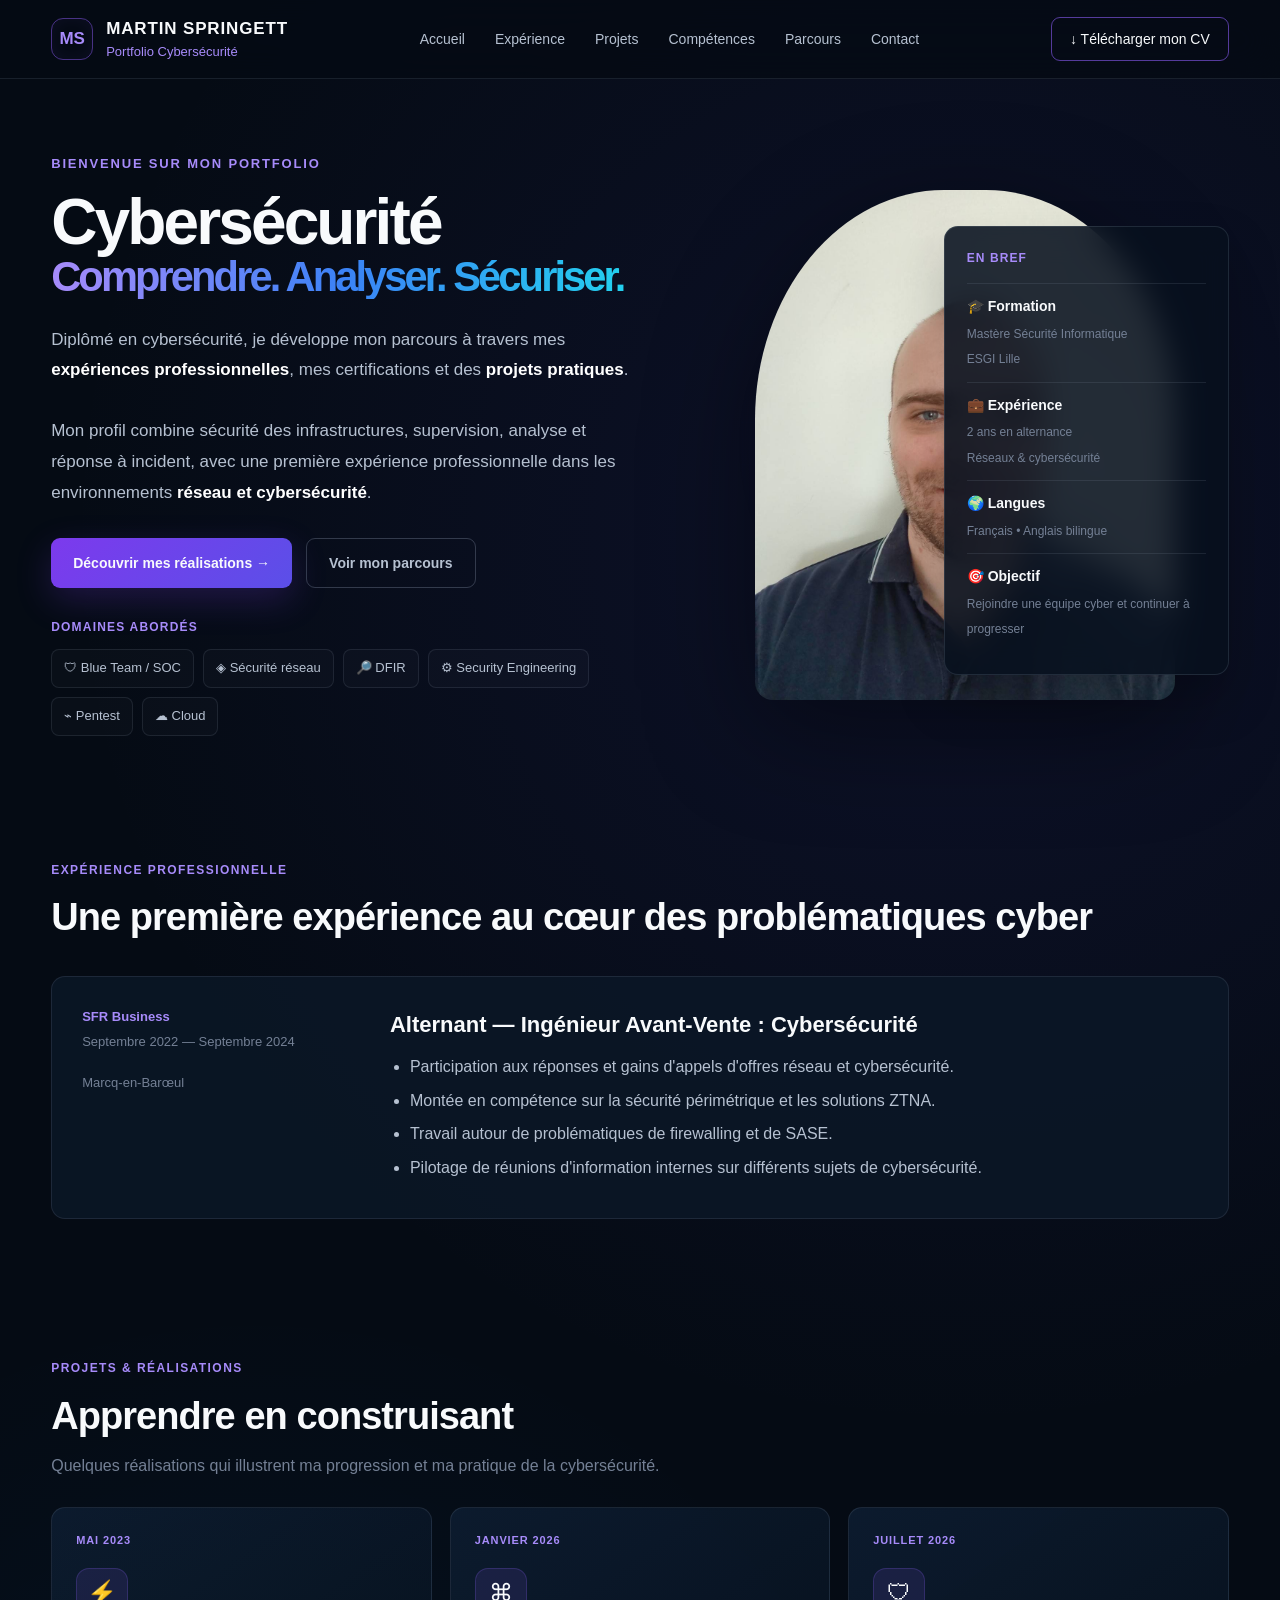
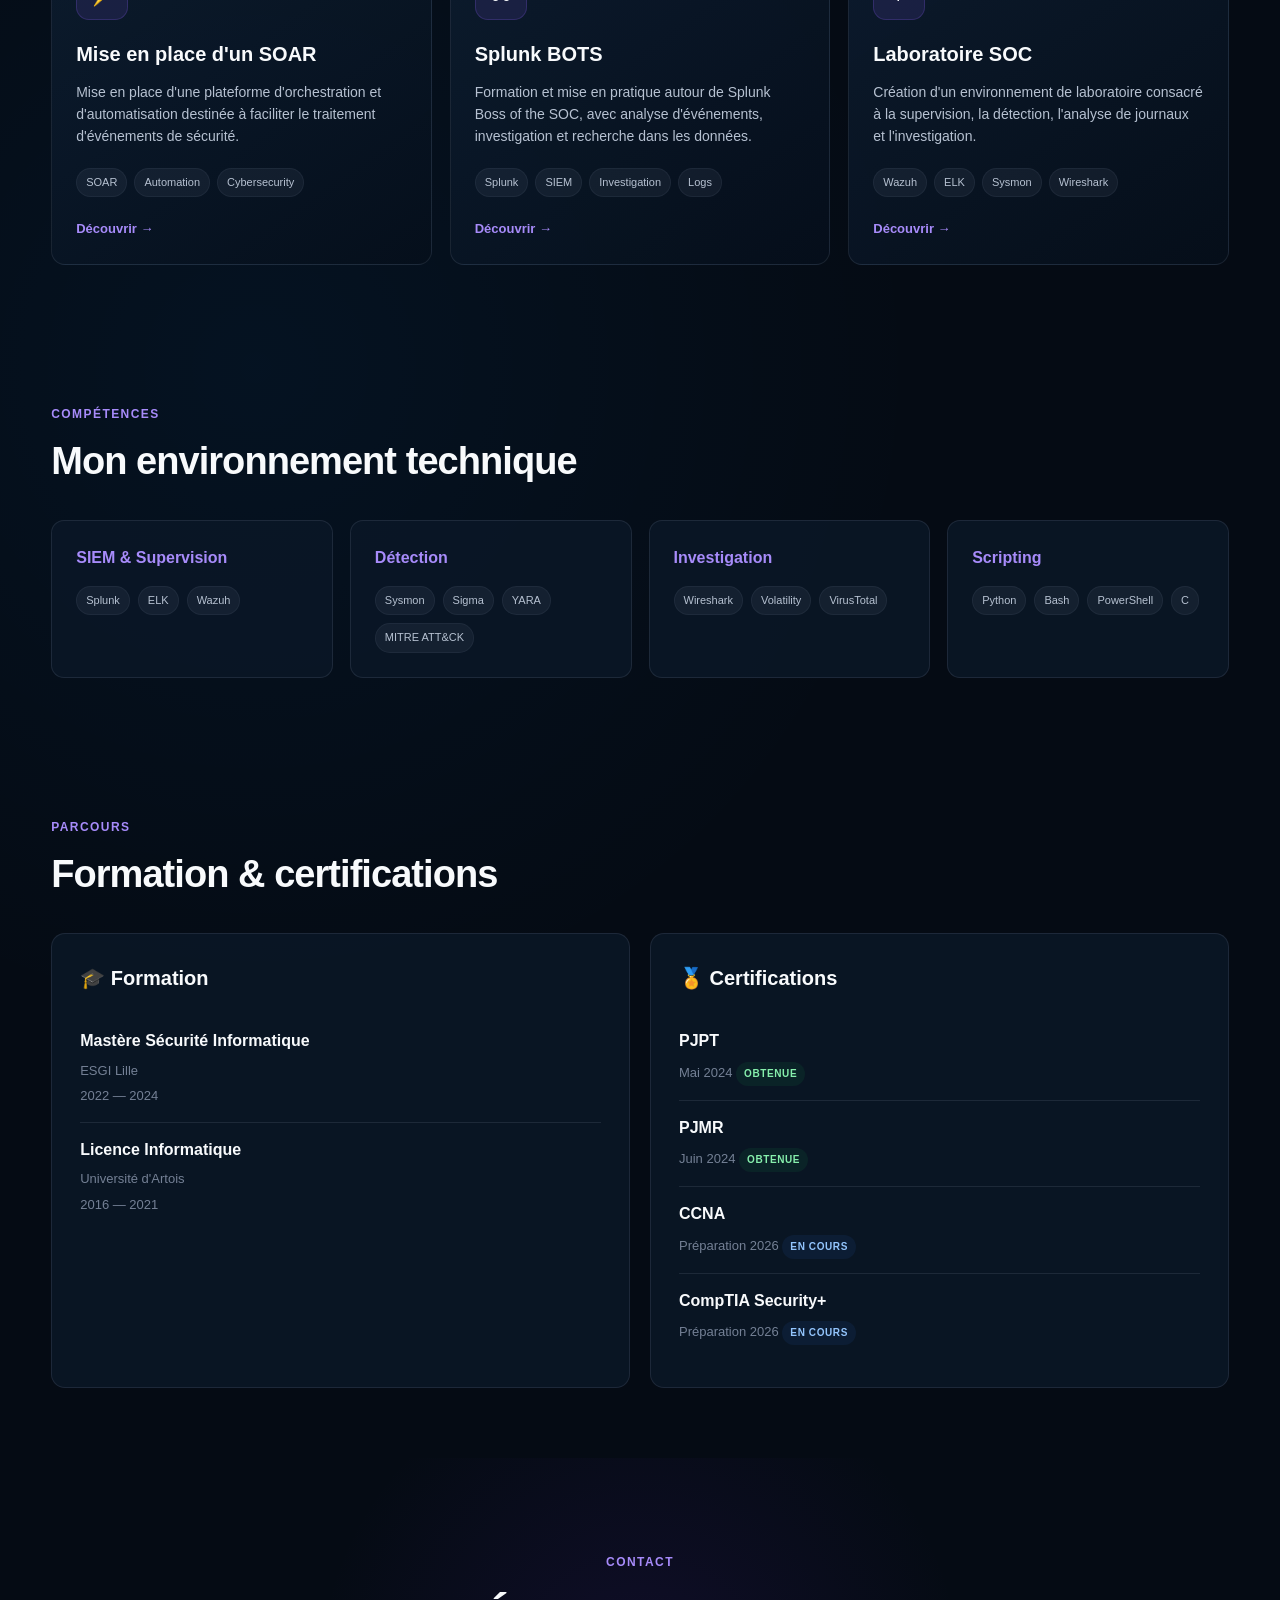
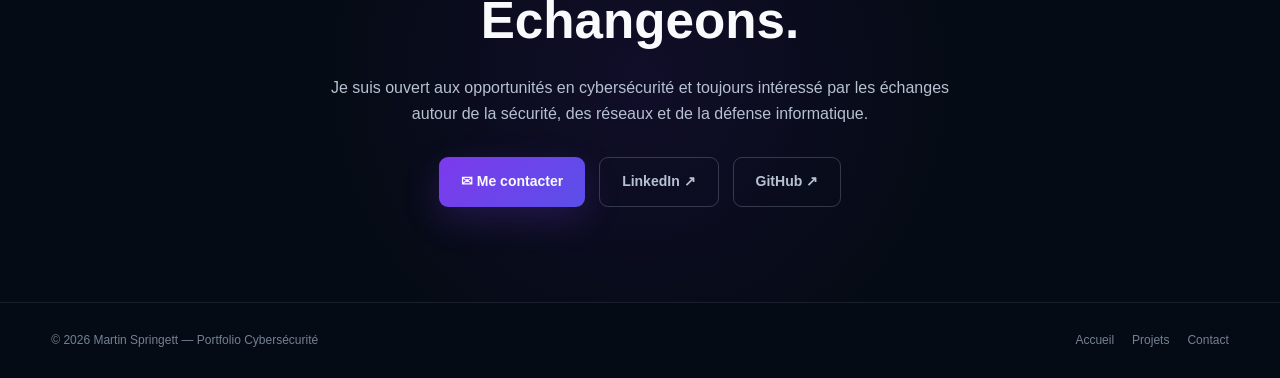
==== index.html @ f0d8e7aa "Update index.html" ====
<!DOCTYPE html>
<html lang="fr">
<head>
  <meta charset="UTF-8">
  <meta name="viewport" content="width=device-width, initial-scale=1.0">

  <title>Martin Springett — Portfolio Cybersécurité</title>

  <style>
    /* =========================================================
       VARIABLES
    ========================================================= */

    :root {
      --bg: #050b14;
      --bg-secondary: #081321;
      --card: rgba(11, 24, 40, 0.82);
      --card-hover: rgba(16, 34, 56, 0.95);

      --border: rgba(148, 163, 184, 0.14);
      --border-active: rgba(139, 92, 246, 0.45);

      --text: #f8fafc;
      --text-secondary: #b6c1d1;
      --text-muted: #748095;

      --purple: #8b5cf6;
      --purple-light: #a78bfa;
      --blue: #3b82f6;
      --cyan: #22d3ee;

      --gradient:
        linear-gradient(
          90deg,
          #a78bfa 0%,
          #3b82f6 50%,
          #22d3ee 100%
        );

      --max-width: 1450px;
    }


    /* =========================================================
       RESET
    ========================================================= */

    * {
      box-sizing: border-box;
      margin: 0;
      padding: 0;
    }

    html {
      scroll-behavior: smooth;
    }

    body {
      font-family:
        Inter,
        -apple-system,
        BlinkMacSystemFont,
        "Segoe UI",
        sans-serif;

      background:
        radial-gradient(
          circle at 75% 15%,
          rgba(75, 65, 200, 0.12),
          transparent 28%
        ),
        radial-gradient(
          circle at 20% 55%,
          rgba(0, 140, 255, 0.06),
          transparent 30%
        ),
        var(--bg);

      color: var(--text);

      line-height: 1.6;
      overflow-x: hidden;
    }

    a {
      color: inherit;
      text-decoration: none;
    }


    /* =========================================================
       LAYOUT
    ========================================================= */

    .container {
      width: min(92%, var(--max-width));
      margin: auto;
    }

    section {
      scroll-margin-top: 90px;
    }


    /* =========================================================
       NAVBAR
    ========================================================= */

    .navbar {
      position: sticky;
      top: 0;
      z-index: 999;

      background: rgba(5, 11, 20, 0.86);
      backdrop-filter: blur(18px);

      border-bottom: 1px solid var(--border);
    }

    .nav-inner {
      min-height: 78px;

      display: flex;
      align-items: center;
      justify-content: space-between;

      gap: 30px;
    }

    .brand {
      display: flex;
      align-items: center;
      gap: 13px;
      flex-shrink: 0;
    }

    .brand-icon {
      width: 42px;
      height: 42px;

      border-radius: 12px;

      display: grid;
      place-items: center;

      border: 1px solid rgba(139, 92, 246, 0.5);

      color: var(--purple-light);

      font-weight: 800;
      font-size: 17px;

      box-shadow:
        inset 0 0 20px rgba(139, 92, 246, 0.08);
    }

    .brand h1 {
      font-size: 17px;
      letter-spacing: 0.05em;
    }

    .brand p {
      color: var(--purple-light);
      font-size: 13px;
    }

    .nav-links {
      display: flex;
      align-items: center;
      gap: 30px;

      color: var(--text-secondary);

      font-size: 14px;
    }

    .nav-links a {
      transition: 0.2s ease;
    }

    .nav-links a:hover {
      color: white;
    }

    .nav-cv {
      border: 1px solid rgba(139, 92, 246, 0.6);

      padding: 10px 18px;

      border-radius: 9px;

      font-size: 14px;

      transition: 0.2s ease;
    }

    .nav-cv:hover {
      background: rgba(139, 92, 246, 0.12);
    }


    /* =========================================================
       HERO
    ========================================================= */

    .hero {
      min-height: 690px;

      display: grid;
      grid-template-columns: 1.05fr 0.95fr;

      align-items: center;

      gap: 65px;

      padding: 75px 0 55px;
    }

    .eyebrow {
      color: var(--purple-light);

      font-size: 13px;
      font-weight: 600;

      letter-spacing: 0.14em;

      text-transform: uppercase;

      margin-bottom: 14px;
    }

    .hero h2 {
      font-size: clamp(48px, 5vw, 78px);
      line-height: 1.04;

      letter-spacing: -0.045em;

      margin-bottom: 12px;
    }

    .gradient-text {
      display: block;

      background: var(--gradient);

      -webkit-background-clip: text;
      background-clip: text;

      color: transparent;

      font-size: clamp(32px, 3.25vw, 54px);
    }

    .hero-description {
      max-width: 720px;

      margin-top: 26px;

      color: var(--text-secondary);

      font-size: 17px;

      line-height: 1.8;
    }

    .hero-description strong {
      color: white;
      font-weight: 600;
    }


    /* =========================================================
       HERO BUTTONS
    ========================================================= */

    .hero-actions {
      display: flex;
      flex-wrap: wrap;

      gap: 14px;

      margin-top: 30px;
    }

    .button {
      display: inline-flex;
      align-items: center;
      justify-content: center;

      gap: 10px;

      min-height: 50px;

      padding: 0 22px;

      border-radius: 9px;

      font-weight: 600;
      font-size: 14px;

      transition:
        transform 0.2s ease,
        border 0.2s ease,
        background 0.2s ease;
    }

    .button:hover {
      transform: translateY(-2px);
    }

    .button-primary {
      background:
        linear-gradient(
          135deg,
          #7c3aed,
          #5b4fe8
        );

      box-shadow:
        0 12px 35px rgba(124, 58, 237, 0.22);
    }

    .button-secondary {
      border: 1px solid rgba(148, 163, 184, 0.3);
      color: var(--text-secondary);
    }

    .button-secondary:hover {
      color: white;
      border-color: rgba(139, 92, 246, 0.6);
    }


    /* =========================================================
       DOMAINES
    ========================================================= */

    .domains-title {
      margin-top: 30px;

      color: var(--purple-light);

      font-size: 12px;
      font-weight: 600;

      text-transform: uppercase;
      letter-spacing: 0.1em;
    }

    .domains {
      display: flex;
      flex-wrap: wrap;

      gap: 9px;

      margin-top: 12px;
    }

    .domain {
      padding: 8px 12px;

      border: 1px solid var(--border);

      border-radius: 8px;

      background: rgba(255,255,255,0.018);

      color: var(--text-secondary);

      font-size: 13px;

      transition: 0.2s ease;
    }

    .domain:hover {
      color: white;
      border-color: var(--border-active);
      background: rgba(139, 92, 246, 0.08);
    }


    /* =========================================================
       HERO PORTRAIT
    ========================================================= */

    .portrait-area {
      position: relative;

      min-height: 530px;

      display: flex;
      align-items: center;
      justify-content: center;
    }

    .portrait-glow {
      position: absolute;

      width: 450px;
      height: 450px;

      border-radius: 50%;

      background:
        radial-gradient(
          circle,
          rgba(79, 70, 229, 0.32),
          rgba(91, 33, 182, 0.12) 40%,
          transparent 70%
        );

      filter: blur(8px);
    }

    .portrait-grid {
      position: absolute;
      inset: 6% 0;

      opacity: 0.25;

      background-image:
        linear-gradient(
          rgba(59,130,246,0.15) 1px,
          transparent 1px
        ),
        linear-gradient(
          90deg,
          rgba(59,130,246,0.15) 1px,
          transparent 1px
        );

      background-size: 42px 42px;

      mask-image:
        radial-gradient(
          circle at center,
          black 20%,
          transparent 70%
        );
    }

    .portrait {
      position: relative;

      width: min(420px, 90%);

      z-index: 2;

      filter:
        drop-shadow(
          0 28px 55px rgba(0,0,0,0.45)
        );
    }

    .portrait img {
      width: 100%;

      border-radius:
        45% 45% 18px 18px;

      display: block;

      object-fit: cover;

      max-height: 510px;

      object-position: center 20%;
    }


    /* =========================================================
       PROFILE CARD
    ========================================================= */

    .profile-card {
      position: absolute;

      z-index: 4;

      right: 0;
      bottom: 35px;

      width: 285px;

      padding: 22px;

      border-radius: 14px;

      border: 1px solid rgba(148,163,184,0.17);

      background:
        rgba(7, 17, 30, 0.88);

      backdrop-filter: blur(15px);

      box-shadow:
        0 25px 50px rgba(0,0,0,0.22);
    }

    .profile-card-title {
      color: var(--purple-light);

      font-size: 12px;
      font-weight: 700;

      text-transform: uppercase;
      letter-spacing: 0.09em;

      margin-bottom: 15px;
    }

    .profile-row {
      padding: 11px 0;

      border-top: 1px solid var(--border);
    }

    .profile-row:first-of-type {
      border-top: 0;
    }

    .profile-row strong {
      display: block;

      margin-bottom: 2px;

      font-size: 14px;
    }

    .profile-row span {
      color: var(--text-muted);

      font-size: 12px;
    }


    /* =========================================================
       SECTION TITLES
    ========================================================= */

    .section {
      padding: 70px 0;
    }

    .section-header {
      display: flex;
      justify-content: space-between;
      align-items: end;

      gap: 30px;

      margin-bottom: 28px;
    }

    .section-label {
      color: var(--purple-light);

      font-size: 12px;
      font-weight: 700;

      letter-spacing: 0.12em;
      text-transform: uppercase;

      margin-bottom: 7px;
    }

    .section-title {
      font-size: clamp(27px, 3vw, 38px);

      letter-spacing: -0.025em;
    }

    .section-description {
      color: var(--text-muted);

      max-width: 620px;

      margin-top: 7px;
    }


    /* =========================================================
       EXPERIENCE
    ========================================================= */

    .experience {
      display: grid;

      grid-template-columns: 0.7fr 2fr;

      gap: 25px;

      border: 1px solid var(--border);

      border-radius: 14px;

      background: var(--card);

      padding: 30px;

      transition: 0.25s ease;
    }

    .experience:hover {
      border-color: rgba(139,92,246,0.35);
      background: var(--card-hover);
    }

    .experience-meta {
      color: var(--text-muted);
      font-size: 13px;
    }

    .experience-company {
      color: var(--purple-light);

      font-weight: 700;
      margin-bottom: 4px;
    }

    .experience h4 {
      font-size: 22px;

      margin-bottom: 12px;
    }

    .experience ul {
      padding-left: 20px;

      color: var(--text-secondary);
    }

    .experience li {
      margin: 8px 0;
    }


    /* =========================================================
       PROJECTS
    ========================================================= */

    .projects-grid {
      display: grid;

      grid-template-columns:
        repeat(3, 1fr);

      gap: 18px;
    }

    .project {
      min-height: 330px;

      display: flex;
      flex-direction: column;

      border: 1px solid var(--border);

      border-radius: 14px;

      background:
        linear-gradient(
          145deg,
          rgba(14, 30, 50, 0.85),
          rgba(6, 15, 27, 0.86)
        );

      padding: 24px;

      transition:
        transform 0.25s ease,
        border 0.25s ease,
        background 0.25s ease;
    }

    .project:hover {
      transform: translateY(-5px);

      border-color: rgba(139,92,246,0.42);

      background:
        linear-gradient(
          145deg,
          rgba(17, 38, 63, 0.95),
          rgba(7, 18, 32, 0.96)
        );
    }

    .project-date {
      color: var(--purple-light);

      text-transform: uppercase;

      font-size: 11px;
      font-weight: 700;

      letter-spacing: 0.08em;
    }

    .project-icon {
      width: 52px;
      height: 52px;

      display: grid;
      place-items: center;

      margin: 18px 0;

      border-radius: 13px;

      background:
        rgba(139,92,246,0.12);

      border:
        1px solid rgba(139,92,246,0.22);

      font-size: 24px;
    }

    .project h3 {
      margin-bottom: 11px;

      font-size: 20px;
    }

    .project p {
      color: var(--text-secondary);

      font-size: 14px;

      flex-grow: 1;
    }

    .tags {
      display: flex;
      flex-wrap: wrap;

      gap: 7px;

      margin-top: 20px;
    }

    .tag {
      background: rgba(148,163,184,0.08);

      border: 1px solid rgba(148,163,184,0.08);

      border-radius: 100px;

      padding: 5px 9px;

      color: var(--text-secondary);

      font-size: 11px;
    }

    .project-link {
      display: inline-block;

      margin-top: 22px;

      color: var(--purple-light);

      font-size: 13px;
      font-weight: 600;
    }


    /* =========================================================
       SKILLS
    ========================================================= */

    .skills-grid {
      display: grid;

      grid-template-columns:
        repeat(4, 1fr);

      gap: 17px;
    }

    .skill-card {
      padding: 24px;

      border-radius: 13px;

      border: 1px solid var(--border);

      background: var(--card);
    }

    .skill-card h3 {
      font-size: 16px;

      color: var(--purple-light);

      margin-bottom: 15px;
    }

    .skill-list {
      display: flex;
      flex-wrap: wrap;

      gap: 8px;
    }


    /* =========================================================
       CERTIFICATIONS / EDUCATION
    ========================================================= */

    .two-columns {
      display: grid;

      grid-template-columns:
        1fr 1fr;

      gap: 20px;
    }

    .info-card {
      border:
        1px solid var(--border);

      border-radius: 14px;

      padding: 28px;

      background: var(--card);
    }

    .info-card h3 {
      font-size: 20px;

      margin-bottom: 20px;
    }

    .info-item {
      padding: 14px 0;

      border-top:
        1px solid var(--border);
    }

    .info-item:first-of-type {
      border-top: 0;
    }

    .info-item strong {
      display: block;

      margin-bottom: 3px;
    }

    .info-item span {
      font-size: 13px;

      color: var(--text-muted);
    }

    .status {
      display: inline-block;

      margin-top: 5px;

      padding: 4px 8px;

      border-radius: 100px;

      font-size: 10px;
      font-weight: 700;

      text-transform: uppercase;
      letter-spacing: 0.06em;
    }

    .obtained {
      color: #86efac;

      background:
        rgba(34,197,94,0.08);
    }

    .progress {
      color: #93c5fd;

      background:
        rgba(59,130,246,0.08);
    }


    /* =========================================================
       CONTACT
    ========================================================= */

    .contact-section {
      text-align: center;

      padding: 95px 0;

      background:
        radial-gradient(
          circle at center,
          rgba(91,33,182,0.13),
          transparent 48%
        );
    }

    .contact-section h2 {
      font-size: clamp(34px, 4vw, 54px);

      margin-bottom: 14px;
    }

    .contact-section p {
      max-width: 620px;

      margin: auto;

      color: var(--text-secondary);
    }

    .contact-actions {
      margin-top: 30px;

      display: flex;
      justify-content: center;
      flex-wrap: wrap;

      gap: 14px;
    }


    /* =========================================================
       FOOTER
    ========================================================= */

    footer {
      border-top:
        1px solid var(--border);

      padding: 28px 0;

      color: var(--text-muted);

      font-size: 12px;
    }

    .footer-inner {
      display: flex;

      justify-content: space-between;
      align-items: center;

      gap: 20px;
    }

    .footer-links {
      display: flex;
      gap: 18px;
    }

    .footer-links a:hover {
      color: var(--purple-light);
    }


    /* =========================================================
       RESPONSIVE
    ========================================================= */

    @media (max-width: 1100px) {

      .nav-links {
        display: none;
      }

      .hero {
        grid-template-columns: 1fr;
      }

      .portrait-area {
        min-height: 470px;
      }

      .projects-grid {
        grid-template-columns:
          repeat(2, 1fr);
      }

      .skills-grid {
        grid-template-columns:
          repeat(2, 1fr);
      }

      .experience {
        grid-template-columns:
          1fr;
      }
    }


    @media (max-width: 700px) {

      .container {
        width: 90%;
      }

      .navbar {
        position: relative;
      }

      .brand p {
        display: none;
      }

      .nav-cv {
        font-size: 12px;
        padding: 8px 12px;
      }

      .hero {
        padding-top: 48px;
      }

      .hero h2 {
        font-size: 45px;
      }

      .gradient-text {
        font-size: 31px;
      }

      .hero-description {
        font-size: 15px;
      }

      .portrait-area {
        min-height: 420px;
      }

      .portrait {
        width: 320px;
      }

      .profile-card {
        position: relative;

        right: unset;
        bottom: unset;

        margin-top: -25px;

        width: 100%;
      }

      .projects-grid,
      .skills-grid,
      .two-columns {
        grid-template-columns: 1fr;
      }

      .experience {
        padding: 22px;
      }

      .section {
        padding: 50px 0;
      }

      .footer-inner {
        flex-direction: column;
        text-align: center;
      }
    }

  </style>
</head>


<body>

  <!-- ======================================================
       NAVIGATION
  ======================================================= -->

  <nav class="navbar">

    <div class="container nav-inner">

      <a class="brand" href="#accueil">

        <div class="brand-icon">
          MS
        </div>

        <div>
          <h1>MARTIN SPRINGETT</h1>
          <p>Portfolio Cybersécurité</p>
        </div>

      </a>


      <div class="nav-links">
        <a href="#accueil">Accueil</a>
        <a href="#experience">Expérience</a>
        <a href="#projets">Projets</a>
        <a href="#competences">Compétences</a>
        <a href="#formation">Parcours</a>
        <a href="#contact">Contact</a>
      </div>


      <!-- Remplace # par ton lien de CV -->
      <a
        class="nav-cv"
        href="#"
        target="_blank"
      >
        ↓ Télécharger mon CV
      </a>

    </div>

  </nav>



  <!-- ======================================================
       HERO
  ======================================================= -->

  <main id="accueil">

    <div class="container hero">

      <div class="hero-content">

        <div class="eyebrow">
          Bienvenue sur mon portfolio
        </div>


        <h2>
          Cybersécurité

          <span class="gradient-text">
            Comprendre. Analyser. Sécuriser.
          </span>
        </h2>


        <p class="hero-description">

          Diplômé en cybersécurité, je développe mon parcours
          à travers mes <strong>expériences professionnelles</strong>,
          mes certifications et des
          <strong>projets pratiques</strong>.

          <br><br>

          Mon profil combine sécurité des infrastructures,
          supervision, analyse et réponse à incident,
          avec une première expérience professionnelle
          dans les environnements
          <strong>réseau et cybersécurité</strong>.

        </p>


        <div class="hero-actions">

          <a
            class="button button-primary"
            href="#projets"
          >
            Découvrir mes réalisations →
          </a>

          <a
            class="button button-secondary"
            href="#experience"
          >
            Voir mon parcours
          </a>

        </div>


        <div class="domains-title">
          Domaines abordés
        </div>


        <div class="domains">

          <span class="domain">
            🛡 Blue Team / SOC
          </span>

          <span class="domain">
            ◈ Sécurité réseau
          </span>

          <span class="domain">
            🔎 DFIR
          </span>

          <span class="domain">
            ⚙ Security Engineering
          </span>

          <span class="domain">
            ⌁ Pentest
          </span>

          <span class="domain">
            ☁ Cloud
          </span>

        </div>

      </div>



      <!-- PHOTO -->

      <div class="portrait-area">

        <div class="portrait-grid"></div>
        <div class="portrait-glow"></div>

        <div class="portrait">

          <!--
            IMPORTANT :
            remplace PHOTO_URL par l'URL de ta photo.
          -->

          <img
            src="./images/file_00000000343871f48d2ed45c7cc1ca38.jpg"
            alt="Portrait de Martin Springett"
          >

        </div>


        <div class="profile-card">

          <div class="profile-card-title">
            En bref
          </div>


          <div class="profile-row">

            <strong>
              🎓 Formation
            </strong>

            <span>
              Mastère Sécurité Informatique<br>
              ESGI Lille
            </span>

          </div>


          <div class="profile-row">

            <strong>
              💼 Expérience
            </strong>

            <span>
              2 ans en alternance<br>
              Réseaux & cybersécurité
            </span>

          </div>


          <div class="profile-row">

            <strong>
              🌍 Langues
            </strong>

            <span>
              Français • Anglais bilingue
            </span>

          </div>


          <div class="profile-row">

            <strong>
              🎯 Objectif
            </strong>

            <span>
              Rejoindre une équipe cyber
              et continuer à progresser
            </span>

          </div>

        </div>

      </div>

    </div>

  </main>



  <!-- ======================================================
       EXPERIENCE
  ======================================================= -->

  <section
    id="experience"
    class="section"
  >

    <div class="container">


      <div class="section-header">

        <div>

          <div class="section-label">
            Expérience professionnelle
          </div>

          <h2 class="section-title">
            Une première expérience au cœur
            des problématiques cyber
          </h2>

        </div>

      </div>



      <article class="experience">


        <div class="experience-meta">

          <div class="experience-company">
            SFR Business
          </div>

          Septembre 2022 —
          Septembre 2024

          <br><br>

          Marcq-en-Barœul

        </div>


        <div>

          <h4>
            Alternant — Ingénieur Avant-Vente :
            Cybersécurité
          </h4>


          <ul>

            <li>
              Participation aux réponses
              et gains d'appels d'offres
              réseau et cybersécurité.
            </li>

            <li>
              Montée en compétence sur
              la sécurité périmétrique
              et les solutions ZTNA.
            </li>

            <li>
              Travail autour de problématiques
              de firewalling et de SASE.
            </li>

            <li>
              Pilotage de réunions
              d'information internes
              sur différents sujets
              de cybersécurité.
            </li>

          </ul>

        </div>

      </article>

    </div>

  </section>



  <!-- ======================================================
       PROJETS
  ======================================================= -->

  <section
    id="projets"
    class="section"
  >

    <div class="container">


      <div class="section-header">

        <div>

          <div class="section-label">
            Projets & réalisations
          </div>

          <h2 class="section-title">
            Apprendre en construisant
          </h2>

          <p class="section-description">
            Quelques réalisations qui illustrent
            ma progression et ma pratique
            de la cybersécurité.
          </p>

        </div>

      </div>



      <div class="projects-grid">


        <!-- PROJET 1 -->

        <article class="project">

          <span class="project-date">
            Mai 2023
          </span>


          <div class="project-icon">
            ⚡
          </div>


          <h3>
            Mise en place d'un SOAR
          </h3>


          <p>
            Mise en place d'une plateforme
            d'orchestration et d'automatisation
            destinée à faciliter le traitement
            d'événements de sécurité.
          </p>


          <div class="tags">

            <span class="tag">SOAR</span>
            <span class="tag">Automation</span>
            <span class="tag">Cybersecurity</span>

          </div>


          <a
            class="project-link"
            href="#"
          >
            Découvrir →
          </a>

        </article>



        <!-- PROJET 2 -->

        <article class="project">

          <span class="project-date">
            Janvier 2026
          </span>


          <div class="project-icon">
            ⌘
          </div>


          <h3>
            Splunk BOTS
          </h3>


          <p>
            Formation et mise en pratique
            autour de Splunk Boss of the SOC,
            avec analyse d'événements,
            investigation et recherche
            dans les données.
          </p>


          <div class="tags">

            <span class="tag">Splunk</span>
            <span class="tag">SIEM</span>
            <span class="tag">Investigation</span>
            <span class="tag">Logs</span>

          </div>


          <a
            class="project-link"
            href="#"
          >
            Découvrir →
          </a>

        </article>



        <!-- PROJET 3 -->

        <article class="project">

          <span class="project-date">
            Juillet 2026
          </span>


          <div class="project-icon">
            🛡
          </div>


          <h3>
            Laboratoire SOC
          </h3>


          <p>
            Création d'un environnement
            de laboratoire consacré à
            la supervision, la détection,
            l'analyse de journaux
            et l'investigation.
          </p>


          <div class="tags">

            <span class="tag">Wazuh</span>
            <span class="tag">ELK</span>
            <span class="tag">Sysmon</span>
            <span class="tag">Wireshark</span>

          </div>


          <a
            class="project-link"
            href="#"
          >
            Découvrir →
          </a>

        </article>


      </div>

    </div>

  </section>



  <!-- ======================================================
       COMPETENCES
  ======================================================= -->

  <section
    id="competences"
    class="section"
  >

    <div class="container">


      <div class="section-header">

        <div>

          <div class="section-label">
            Compétences
          </div>

          <h2 class="section-title">
            Mon environnement technique
          </h2>

        </div>

      </div>



      <div class="skills-grid">


        <div class="skill-card">

          <h3>
            SIEM & Supervision
          </h3>

          <div class="skill-list">

            <span class="tag">Splunk</span>
            <span class="tag">ELK</span>
            <span class="tag">Wazuh</span>

          </div>

        </div>



        <div class="skill-card">

          <h3>
            Détection
          </h3>

          <div class="skill-list">

            <span class="tag">Sysmon</span>
            <span class="tag">Sigma</span>
            <span class="tag">YARA</span>
            <span class="tag">MITRE ATT&CK</span>

          </div>

        </div>



        <div class="skill-card">

          <h3>
            Investigation
          </h3>

          <div class="skill-list">

            <span class="tag">Wireshark</span>
            <span class="tag">Volatility</span>
            <span class="tag">VirusTotal</span>

          </div>

        </div>



        <div class="skill-card">

          <h3>
            Scripting
          </h3>

          <div class="skill-list">

            <span class="tag">Python</span>
            <span class="tag">Bash</span>
            <span class="tag">PowerShell</span>
            <span class="tag">C</span>

          </div>

        </div>


      </div>

    </div>

  </section>



  <!-- ======================================================
       FORMATION + CERTIFICATIONS
  ======================================================= -->

  <section
    id="formation"
    class="section"
  >

    <div class="container">


      <div class="section-header">

        <div>

          <div class="section-label">
            Parcours
          </div>

          <h2 class="section-title">
            Formation & certifications
          </h2>

        </div>

      </div>



      <div class="two-columns">


        <!-- FORMATION -->

        <div class="info-card">

          <h3>
            🎓 Formation
          </h3>


          <div class="info-item">

            <strong>
              Mastère Sécurité Informatique
            </strong>

            <span>
              ESGI Lille
              <br>
              2022 — 2024
            </span>

          </div>


          <div class="info-item">

            <strong>
              Licence Informatique
            </strong>

            <span>
              Université d'Artois
              <br>
              2016 — 2021
            </span>

          </div>

        </div>



        <!-- CERTIFICATIONS -->

        <div class="info-card">

          <h3>
            🏅 Certifications
          </h3>


          <div class="info-item">

            <strong>
              PJPT
            </strong>

            <span>
              Mai 2024
            </span>

            <div class="status obtained">
              Obtenue
            </div>

          </div>


          <div class="info-item">

            <strong>
              PJMR
            </strong>

            <span>
              Juin 2024
            </span>

            <div class="status obtained">
              Obtenue
            </div>

          </div>


          <div class="info-item">

            <strong>
              CCNA
            </strong>

            <span>
              Préparation 2026
            </span>

            <div class="status progress">
              En cours
            </div>

          </div>


          <div class="info-item">

            <strong>
              CompTIA Security+
            </strong>

            <span>
              Préparation 2026
            </span>

            <div class="status progress">
              En cours
            </div>

          </div>


        </div>

      </div>

    </div>

  </section>



  <!-- ======================================================
       CONTACT
  ======================================================= -->

  <section
    id="contact"
    class="contact-section"
  >

    <div class="container">

      <div class="section-label">
        Contact
      </div>


      <h2>
        Échangeons.
      </h2>


      <p>
        Je suis ouvert aux opportunités
        en cybersécurité et toujours intéressé
        par les échanges autour de la sécurité,
        des réseaux et de la défense informatique.
      </p>


      <div class="contact-actions">

        <a
          class="button button-primary"
          href="mailto:martin.springett@protonmail.com"
        >
          ✉ Me contacter
        </a>


        <!-- Remplace # par ton LinkedIn -->

        <a
          class="button button-secondary"
          href="#"
          target="_blank"
        >
          LinkedIn ↗
        </a>


        <!-- Remplace # par ton GitHub -->

        <a
          class="button button-secondary"
          href="#"
          target="_blank"
        >
          GitHub ↗
        </a>

      </div>

    </div>

  </section>



  <!-- ======================================================
       FOOTER
  ======================================================= -->

  <footer>

    <div class="container footer-inner">

      <span>
        © 2026 Martin Springett —
        Portfolio Cybersécurité
      </span>


      <div class="footer-links">

        <a href="#accueil">
          Accueil
        </a>

        <a href="#projets">
          Projets
        </a>

        <a href="#contact">
          Contact
        </a>

      </div>

    </div>

  </footer>


</body>
</html>
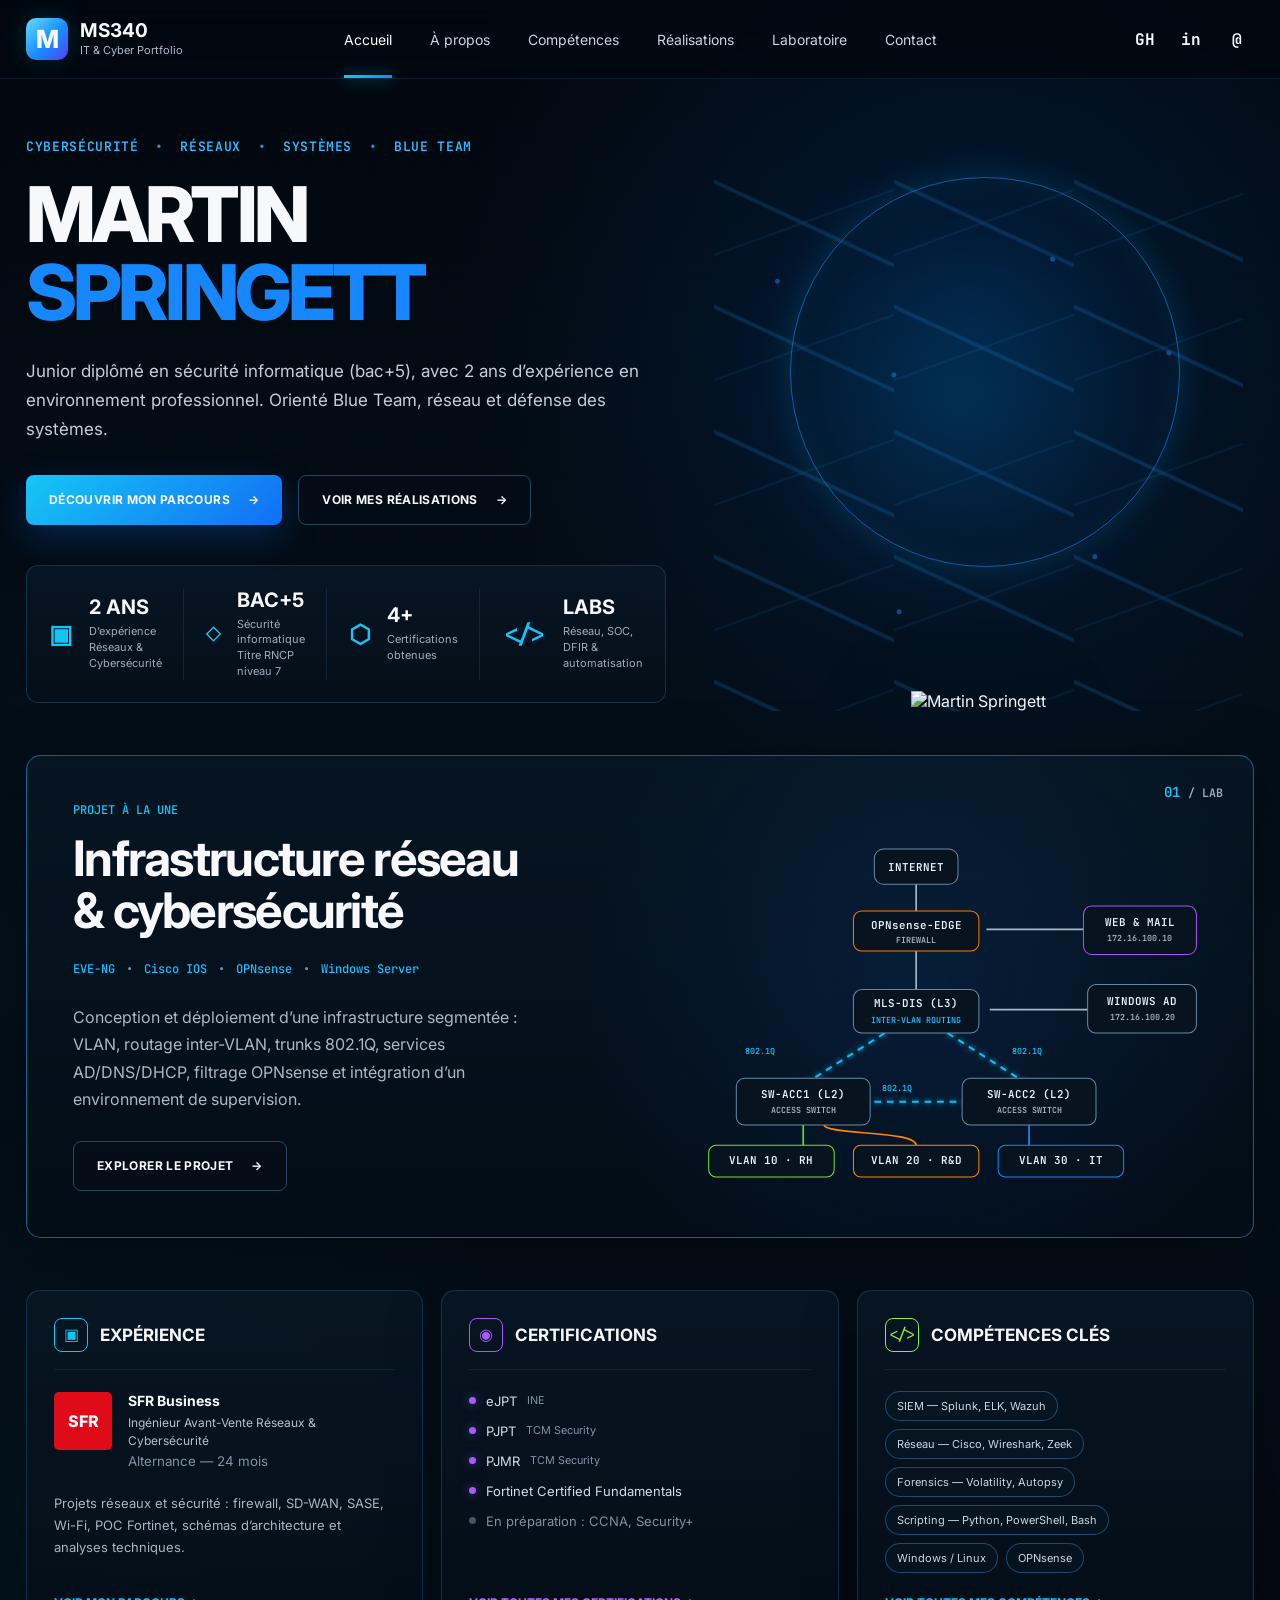
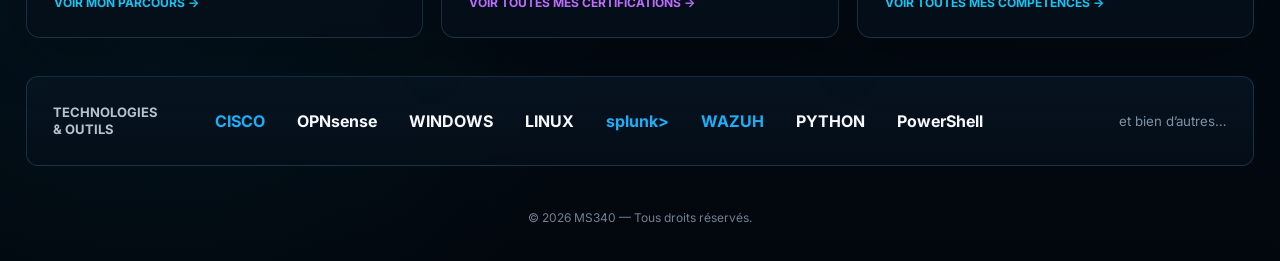
==== commit a906fa3e: "Ajout de index.html et styles.css" ====
--- a/index.html
+++ b/index.html
@@ -1,1988 +1,265 @@
-<!DOCTYPE html>
+<!doctype html>
 <html lang="fr">
 <head>
-  <meta charset="UTF-8">
-  <meta name="viewport" content="width=device-width, initial-scale=1.0">
-
-  <title>Martin Springett — Portfolio Cybersécurité</title>
-
-  <style>
-    /* =========================================================
-       VARIABLES
-    ========================================================= */
-
-    :root {
-      --bg: #050b14;
-      --bg-secondary: #081321;
-      --card: rgba(11, 24, 40, 0.82);
-      --card-hover: rgba(16, 34, 56, 0.95);
-
-      --border: rgba(148, 163, 184, 0.14);
-      --border-active: rgba(139, 92, 246, 0.45);
-
-      --text: #f8fafc;
-      --text-secondary: #b6c1d1;
-      --text-muted: #748095;
-
-      --purple: #8b5cf6;
-      --purple-light: #a78bfa;
-      --blue: #3b82f6;
-      --cyan: #22d3ee;
-
-      --gradient:
-        linear-gradient(
-          90deg,
-          #a78bfa 0%,
-          #3b82f6 50%,
-          #22d3ee 100%
-        );
-
-      --max-width: 1450px;
-    }
-
-
-    /* =========================================================
-       RESET
-    ========================================================= */
-
-    * {
-      box-sizing: border-box;
-      margin: 0;
-      padding: 0;
-    }
-
-    html {
-      scroll-behavior: smooth;
-    }
-
-    body {
-      font-family:
-        Inter,
-        -apple-system,
-        BlinkMacSystemFont,
-        "Segoe UI",
-        sans-serif;
-
-      background:
-        radial-gradient(
-          circle at 75% 15%,
-          rgba(75, 65, 200, 0.12),
-          transparent 28%
-        ),
-        radial-gradient(
-          circle at 20% 55%,
-          rgba(0, 140, 255, 0.06),
-          transparent 30%
-        ),
-        var(--bg);
-
-      color: var(--text);
-
-      line-height: 1.6;
-      overflow-x: hidden;
-    }
-
-    a {
-      color: inherit;
-      text-decoration: none;
-    }
-
-
-    /* =========================================================
-       LAYOUT
-    ========================================================= */
-
-    .container {
-      width: min(92%, var(--max-width));
-      margin: auto;
-    }
-
-    section {
-      scroll-margin-top: 90px;
-    }
-
-
-    /* =========================================================
-       NAVBAR
-    ========================================================= */
-
-    .navbar {
-      position: sticky;
-      top: 0;
-      z-index: 999;
-
-      background: rgba(5, 11, 20, 0.86);
-      backdrop-filter: blur(18px);
-
-      border-bottom: 1px solid var(--border);
-    }
-
-    .nav-inner {
-      min-height: 78px;
-
-      display: flex;
-      align-items: center;
-      justify-content: space-between;
-
-      gap: 30px;
-    }
-
-    .brand {
-      display: flex;
-      align-items: center;
-      gap: 13px;
-      flex-shrink: 0;
-    }
-
-    .brand-icon {
-      width: 42px;
-      height: 42px;
-
-      border-radius: 12px;
-
-      display: grid;
-      place-items: center;
-
-      border: 1px solid rgba(139, 92, 246, 0.5);
-
-      color: var(--purple-light);
-
-      font-weight: 800;
-      font-size: 17px;
-
-      box-shadow:
-        inset 0 0 20px rgba(139, 92, 246, 0.08);
-    }
-
-    .brand h1 {
-      font-size: 17px;
-      letter-spacing: 0.05em;
-    }
-
-    .brand p {
-      color: var(--purple-light);
-      font-size: 13px;
-    }
-
-    .nav-links {
-      display: flex;
-      align-items: center;
-      gap: 30px;
-
-      color: var(--text-secondary);
-
-      font-size: 14px;
-    }
-
-    .nav-links a {
-      transition: 0.2s ease;
-    }
-
-    .nav-links a:hover {
-      color: white;
-    }
-
-    .nav-cv {
-      border: 1px solid rgba(139, 92, 246, 0.6);
-
-      padding: 10px 18px;
-
-      border-radius: 9px;
-
-      font-size: 14px;
-
-      transition: 0.2s ease;
-    }
-
-    .nav-cv:hover {
-      background: rgba(139, 92, 246, 0.12);
-    }
-
-
-    /* =========================================================
-       HERO
-    ========================================================= */
-
-    .hero {
-      min-height: 690px;
-
-      display: grid;
-      grid-template-columns: 1.05fr 0.95fr;
-
-      align-items: center;
-
-      gap: 65px;
-
-      padding: 75px 0 55px;
-    }
-
-    .eyebrow {
-      color: var(--purple-light);
-
-      font-size: 13px;
-      font-weight: 600;
-
-      letter-spacing: 0.14em;
-
-      text-transform: uppercase;
-
-      margin-bottom: 14px;
-    }
-
-    .hero h2 {
-      font-size: clamp(48px, 5vw, 78px);
-      line-height: 1.04;
-
-      letter-spacing: -0.045em;
-
-      margin-bottom: 12px;
-    }
-
-    .gradient-text {
-      display: block;
-
-      background: var(--gradient);
-
-      -webkit-background-clip: text;
-      background-clip: text;
-
-      color: transparent;
-
-      font-size: clamp(32px, 3.25vw, 54px);
-    }
-
-    .hero-description {
-      max-width: 720px;
-
-      margin-top: 26px;
-
-      color: var(--text-secondary);
-
-      font-size: 17px;
-
-      line-height: 1.8;
-    }
-
-    .hero-description strong {
-      color: white;
-      font-weight: 600;
-    }
-
-
-    /* =========================================================
-       HERO BUTTONS
-    ========================================================= */
-
-    .hero-actions {
-      display: flex;
-      flex-wrap: wrap;
-
-      gap: 14px;
-
-      margin-top: 30px;
-    }
-
-    .button {
-      display: inline-flex;
-      align-items: center;
-      justify-content: center;
-
-      gap: 10px;
-
-      min-height: 50px;
-
-      padding: 0 22px;
-
-      border-radius: 9px;
-
-      font-weight: 600;
-      font-size: 14px;
-
-      transition:
-        transform 0.2s ease,
-        border 0.2s ease,
-        background 0.2s ease;
-    }
-
-    .button:hover {
-      transform: translateY(-2px);
-    }
-
-    .button-primary {
-      background:
-        linear-gradient(
-          135deg,
-          #7c3aed,
-          #5b4fe8
-        );
-
-      box-shadow:
-        0 12px 35px rgba(124, 58, 237, 0.22);
-    }
-
-    .button-secondary {
-      border: 1px solid rgba(148, 163, 184, 0.3);
-      color: var(--text-secondary);
-    }
-
-    .button-secondary:hover {
-      color: white;
-      border-color: rgba(139, 92, 246, 0.6);
-    }
-
-
-    /* =========================================================
-       DOMAINES
-    ========================================================= */
-
-    .domains-title {
-      margin-top: 30px;
-
-      color: var(--purple-light);
-
-      font-size: 12px;
-      font-weight: 600;
-
-      text-transform: uppercase;
-      letter-spacing: 0.1em;
-    }
-
-    .domains {
-      display: flex;
-      flex-wrap: wrap;
-
-      gap: 9px;
-
-      margin-top: 12px;
-    }
-
-    .domain {
-      padding: 8px 12px;
-
-      border: 1px solid var(--border);
-
-      border-radius: 8px;
-
-      background: rgba(255,255,255,0.018);
-
-      color: var(--text-secondary);
-
-      font-size: 13px;
-
-      transition: 0.2s ease;
-    }
-
-    .domain:hover {
-      color: white;
-      border-color: var(--border-active);
-      background: rgba(139, 92, 246, 0.08);
-    }
-
-
-    /* =========================================================
-       HERO PORTRAIT
-    ========================================================= */
-
-    .portrait-area {
-      position: relative;
-
-      min-height: 530px;
-
-      display: flex;
-      align-items: center;
-      justify-content: center;
-    }
-
-    .portrait-glow {
-      position: absolute;
-
-      width: 450px;
-      height: 450px;
-
-      border-radius: 50%;
-
-      background:
-        radial-gradient(
-          circle,
-          rgba(79, 70, 229, 0.32),
-          rgba(91, 33, 182, 0.12) 40%,
-          transparent 70%
-        );
-
-      filter: blur(8px);
-    }
-
-    .portrait-grid {
-      position: absolute;
-      inset: 6% 0;
-
-      opacity: 0.25;
-
-      background-image:
-        linear-gradient(
-          rgba(59,130,246,0.15) 1px,
-          transparent 1px
-        ),
-        linear-gradient(
-          90deg,
-          rgba(59,130,246,0.15) 1px,
-          transparent 1px
-        );
-
-      background-size: 42px 42px;
-
-      mask-image:
-        radial-gradient(
-          circle at center,
-          black 20%,
-          transparent 70%
-        );
-    }
-
-    .portrait {
-      position: relative;
-
-      width: min(420px, 90%);
-
-      z-index: 2;
-
-      filter:
-        drop-shadow(
-          0 28px 55px rgba(0,0,0,0.45)
-        );
-    }
-
-    .portrait img {
-      width: 100%;
-
-      border-radius:
-        45% 45% 18px 18px;
-
-      display: block;
-
-      object-fit: cover;
-
-      max-height: 510px;
-
-      object-position: center 20%;
-    }
-
-
-    /* =========================================================
-       PROFILE CARD
-    ========================================================= */
-
-    .profile-card {
-      position: absolute;
-
-      z-index: 4;
-
-      right: 0;
-      bottom: 35px;
-
-      width: 285px;
-
-      padding: 22px;
-
-      border-radius: 14px;
-
-      border: 1px solid rgba(148,163,184,0.17);
-
-      background:
-        rgba(7, 17, 30, 0.88);
-
-      backdrop-filter: blur(15px);
-
-      box-shadow:
-        0 25px 50px rgba(0,0,0,0.22);
-    }
-
-    .profile-card-title {
-      color: var(--purple-light);
-
-      font-size: 12px;
-      font-weight: 700;
-
-      text-transform: uppercase;
-      letter-spacing: 0.09em;
-
-      margin-bottom: 15px;
-    }
-
-    .profile-row {
-      padding: 11px 0;
-
-      border-top: 1px solid var(--border);
-    }
-
-    .profile-row:first-of-type {
-      border-top: 0;
-    }
-
-    .profile-row strong {
-      display: block;
-
-      margin-bottom: 2px;
-
-      font-size: 14px;
-    }
-
-    .profile-row span {
-      color: var(--text-muted);
-
-      font-size: 12px;
-    }
-
-
-    /* =========================================================
-       SECTION TITLES
-    ========================================================= */
-
-    .section {
-      padding: 70px 0;
-    }
-
-    .section-header {
-      display: flex;
-      justify-content: space-between;
-      align-items: end;
-
-      gap: 30px;
-
-      margin-bottom: 28px;
-    }
-
-    .section-label {
-      color: var(--purple-light);
-
-      font-size: 12px;
-      font-weight: 700;
-
-      letter-spacing: 0.12em;
-      text-transform: uppercase;
-
-      margin-bottom: 7px;
-    }
-
-    .section-title {
-      font-size: clamp(27px, 3vw, 38px);
-
-      letter-spacing: -0.025em;
-    }
-
-    .section-description {
-      color: var(--text-muted);
-
-      max-width: 620px;
-
-      margin-top: 7px;
-    }
-
-
-    /* =========================================================
-       EXPERIENCE
-    ========================================================= */
-
-    .experience {
-      display: grid;
-
-      grid-template-columns: 0.7fr 2fr;
-
-      gap: 25px;
-
-      border: 1px solid var(--border);
-
-      border-radius: 14px;
-
-      background: var(--card);
-
-      padding: 30px;
-
-      transition: 0.25s ease;
-    }
-
-    .experience:hover {
-      border-color: rgba(139,92,246,0.35);
-      background: var(--card-hover);
-    }
-
-    .experience-meta {
-      color: var(--text-muted);
-      font-size: 13px;
-    }
-
-    .experience-company {
-      color: var(--purple-light);
-
-      font-weight: 700;
-      margin-bottom: 4px;
-    }
-
-    .experience h4 {
-      font-size: 22px;
-
-      margin-bottom: 12px;
-    }
-
-    .experience ul {
-      padding-left: 20px;
-
-      color: var(--text-secondary);
-    }
-
-    .experience li {
-      margin: 8px 0;
-    }
-
-
-    /* =========================================================
-       PROJECTS
-    ========================================================= */
-
-    .projects-grid {
-      display: grid;
-
-      grid-template-columns:
-        repeat(3, 1fr);
-
-      gap: 18px;
-    }
-
-    .project {
-      min-height: 330px;
-
-      display: flex;
-      flex-direction: column;
-
-      border: 1px solid var(--border);
-
-      border-radius: 14px;
-
-      background:
-        linear-gradient(
-          145deg,
-          rgba(14, 30, 50, 0.85),
-          rgba(6, 15, 27, 0.86)
-        );
-
-      padding: 24px;
-
-      transition:
-        transform 0.25s ease,
-        border 0.25s ease,
-        background 0.25s ease;
-    }
-
-    .project:hover {
-      transform: translateY(-5px);
-
-      border-color: rgba(139,92,246,0.42);
-
-      background:
-        linear-gradient(
-          145deg,
-          rgba(17, 38, 63, 0.95),
-          rgba(7, 18, 32, 0.96)
-        );
-    }
-
-    .project-date {
-      color: var(--purple-light);
-
-      text-transform: uppercase;
-
-      font-size: 11px;
-      font-weight: 700;
-
-      letter-spacing: 0.08em;
-    }
-
-    .project-icon {
-      width: 52px;
-      height: 52px;
-
-      display: grid;
-      place-items: center;
-
-      margin: 18px 0;
-
-      border-radius: 13px;
-
-      background:
-        rgba(139,92,246,0.12);
-
-      border:
-        1px solid rgba(139,92,246,0.22);
-
-      font-size: 24px;
-    }
-
-    .project h3 {
-      margin-bottom: 11px;
-
-      font-size: 20px;
-    }
-
-    .project p {
-      color: var(--text-secondary);
-
-      font-size: 14px;
-
-      flex-grow: 1;
-    }
-
-    .tags {
-      display: flex;
-      flex-wrap: wrap;
-
-      gap: 7px;
-
-      margin-top: 20px;
-    }
-
-    .tag {
-      background: rgba(148,163,184,0.08);
-
-      border: 1px solid rgba(148,163,184,0.08);
-
-      border-radius: 100px;
-
-      padding: 5px 9px;
-
-      color: var(--text-secondary);
-
-      font-size: 11px;
-    }
-
-    .project-link {
-      display: inline-block;
-
-      margin-top: 22px;
-
-      color: var(--purple-light);
-
-      font-size: 13px;
-      font-weight: 600;
-    }
-
-
-    /* =========================================================
-       SKILLS
-    ========================================================= */
-
-    .skills-grid {
-      display: grid;
-
-      grid-template-columns:
-        repeat(4, 1fr);
-
-      gap: 17px;
-    }
-
-    .skill-card {
-      padding: 24px;
-
-      border-radius: 13px;
-
-      border: 1px solid var(--border);
-
-      background: var(--card);
-    }
-
-    .skill-card h3 {
-      font-size: 16px;
-
-      color: var(--purple-light);
-
-      margin-bottom: 15px;
-    }
-
-    .skill-list {
-      display: flex;
-      flex-wrap: wrap;
-
-      gap: 8px;
-    }
-
-
-    /* =========================================================
-       CERTIFICATIONS / EDUCATION
-    ========================================================= */
-
-    .two-columns {
-      display: grid;
-
-      grid-template-columns:
-        1fr 1fr;
-
-      gap: 20px;
-    }
-
-    .info-card {
-      border:
-        1px solid var(--border);
-
-      border-radius: 14px;
-
-      padding: 28px;
-
-      background: var(--card);
-    }
-
-    .info-card h3 {
-      font-size: 20px;
-
-      margin-bottom: 20px;
-    }
-
-    .info-item {
-      padding: 14px 0;
-
-      border-top:
-        1px solid var(--border);
-    }
-
-    .info-item:first-of-type {
-      border-top: 0;
-    }
-
-    .info-item strong {
-      display: block;
-
-      margin-bottom: 3px;
-    }
-
-    .info-item span {
-      font-size: 13px;
-
-      color: var(--text-muted);
-    }
-
-    .status {
-      display: inline-block;
-
-      margin-top: 5px;
-
-      padding: 4px 8px;
-
-      border-radius: 100px;
-
-      font-size: 10px;
-      font-weight: 700;
-
-      text-transform: uppercase;
-      letter-spacing: 0.06em;
-    }
-
-    .obtained {
-      color: #86efac;
-
-      background:
-        rgba(34,197,94,0.08);
-    }
-
-    .progress {
-      color: #93c5fd;
-
-      background:
-        rgba(59,130,246,0.08);
-    }
-
-
-    /* =========================================================
-       CONTACT
-    ========================================================= */
-
-    .contact-section {
-      text-align: center;
-
-      padding: 95px 0;
-
-      background:
-        radial-gradient(
-          circle at center,
-          rgba(91,33,182,0.13),
-          transparent 48%
-        );
-    }
-
-    .contact-section h2 {
-      font-size: clamp(34px, 4vw, 54px);
-
-      margin-bottom: 14px;
-    }
-
-    .contact-section p {
-      max-width: 620px;
-
-      margin: auto;
-
-      color: var(--text-secondary);
-    }
-
-    .contact-actions {
-      margin-top: 30px;
-
-      display: flex;
-      justify-content: center;
-      flex-wrap: wrap;
-
-      gap: 14px;
-    }
-
-
-    /* =========================================================
-       FOOTER
-    ========================================================= */
-
-    footer {
-      border-top:
-        1px solid var(--border);
-
-      padding: 28px 0;
-
-      color: var(--text-muted);
-
-      font-size: 12px;
-    }
-
-    .footer-inner {
-      display: flex;
-
-      justify-content: space-between;
-      align-items: center;
-
-      gap: 20px;
-    }
-
-    .footer-links {
-      display: flex;
-      gap: 18px;
-    }
-
-    .footer-links a:hover {
-      color: var(--purple-light);
-    }
-
-
-    /* =========================================================
-       RESPONSIVE
-    ========================================================= */
-
-    @media (max-width: 1100px) {
-
-      .nav-links {
-        display: none;
-      }
-
-      .hero {
-        grid-template-columns: 1fr;
-      }
-
-      .portrait-area {
-        min-height: 470px;
-      }
-
-      .projects-grid {
-        grid-template-columns:
-          repeat(2, 1fr);
-      }
-
-      .skills-grid {
-        grid-template-columns:
-          repeat(2, 1fr);
-      }
-
-      .experience {
-        grid-template-columns:
-          1fr;
-      }
-    }
-
-
-    @media (max-width: 700px) {
-
-      .container {
-        width: 90%;
-      }
-
-      .navbar {
-        position: relative;
-      }
-
-      .brand p {
-        display: none;
-      }
-
-      .nav-cv {
-        font-size: 12px;
-        padding: 8px 12px;
-      }
-
-      .hero {
-        padding-top: 48px;
-      }
-
-      .hero h2 {
-        font-size: 45px;
-      }
-
-      .gradient-text {
-        font-size: 31px;
-      }
-
-      .hero-description {
-        font-size: 15px;
-      }
-
-      .portrait-area {
-        min-height: 420px;
-      }
-
-      .portrait {
-        width: 320px;
-      }
-
-      .profile-card {
-        position: relative;
-
-        right: unset;
-        bottom: unset;
-
-        margin-top: -25px;
-
-        width: 100%;
-      }
-
-      .projects-grid,
-      .skills-grid,
-      .two-columns {
-        grid-template-columns: 1fr;
-      }
-
-      .experience {
-        padding: 22px;
-      }
-
-      .section {
-        padding: 50px 0;
-      }
-
-      .footer-inner {
-        flex-direction: column;
-        text-align: center;
-      }
-    }
-
-  </style>
+  <meta charset="utf-8">
+  <meta name="viewport" content="width=device-width, initial-scale=1">
+  <meta name="description" content="Portfolio de Martin Springett — cybersécurité, réseaux, systèmes et Blue Team.">
+  <title>MS340 — IT & Cyber Portfolio</title>
+  <link rel="preconnect" href="https://fonts.googleapis.com">
+  <link rel="preconnect" href="https://fonts.gstatic.com" crossorigin>
+  <link href="https://fonts.googleapis.com/css2?family=Inter:wght@400;500;600;700;800&family=JetBrains+Mono:wght@400;500;600&display=swap" rel="stylesheet">
+  <link rel="stylesheet" href="styles.css">
 </head>
-
-
 <body>
-
-  <!-- ======================================================
-       NAVIGATION
-  ======================================================= -->
-
-  <nav class="navbar">
-
-    <div class="container nav-inner">
-
-      <a class="brand" href="#accueil">
-
-        <div class="brand-icon">
-          MS
+  <div class="background-grid" aria-hidden="true"></div>
+
+  <header class="site-header">
+    <div class="container nav">
+      <a class="brand" href="#accueil" aria-label="Accueil">
+        <span class="brand-mark">M</span>
+        <span>
+          <strong>MS340</strong>
+          <small>IT &amp; Cyber Portfolio</small>
+        </span>
+      </a>
+
+      <button class="menu-button" aria-label="Ouvrir le menu" aria-expanded="false">☰</button>
+
+      <nav class="nav-links" aria-label="Navigation principale">
+        <a class="active" href="#accueil">Accueil</a>
+        <a href="#apropos">À propos</a>
+        <a href="#competences">Compétences</a>
+        <a href="#realisations">Réalisations</a>
+        <a href="#laboratoire">Laboratoire</a>
+        <a href="#contact">Contact</a>
+      </nav>
+
+      <div class="social-links">
+        <a href="https://github.com/corb340" target="_blank" rel="noreferrer" aria-label="GitHub">GH</a>
+        <a href="#" aria-label="LinkedIn">in</a>
+        <a href="mailto:contact@example.com" aria-label="E-mail">@</a>
+      </div>
+    </div>
+  </header>
+
+  <main>
+    <section class="hero" id="accueil">
+      <div class="container hero-grid">
+        <div class="hero-copy">
+          <p class="kicker">CYBERSÉCURITÉ <b>•</b> RÉSEAUX <b>•</b> SYSTÈMES <b>•</b> BLUE TEAM</p>
+
+          <h1>
+            <span>MARTIN</span>
+            <strong>SPRINGETT</strong>
+          </h1>
+
+          <p class="lead">
+            Junior diplômé en sécurité informatique (bac+5), avec 2 ans d’expérience
+            en environnement professionnel. Orienté Blue Team, réseau et défense des systèmes.
+          </p>
+
+          <div class="actions">
+            <a class="button primary" href="#apropos">Découvrir mon parcours <span>→</span></a>
+            <a class="button secondary" href="#realisations">Voir mes réalisations <span>→</span></a>
+          </div>
+
+          <div class="quick-facts">
+            <article>
+              <span class="fact-icon">▣</span>
+              <div><strong>2 ANS</strong><small>D’expérience<br>Réseaux &amp; Cybersécurité</small></div>
+            </article>
+            <article>
+              <span class="fact-icon">◇</span>
+              <div><strong>BAC+5</strong><small>Sécurité informatique<br>Titre RNCP niveau 7</small></div>
+            </article>
+            <article>
+              <span class="fact-icon">⬡</span>
+              <div><strong>4+</strong><small>Certifications<br>obtenues</small></div>
+            </article>
+            <article>
+              <span class="fact-icon">&lt;/&gt;</span>
+              <div><strong>LABS</strong><small>Réseau, SOC,<br>DFIR &amp; automatisation</small></div>
+            </article>
+          </div>
         </div>
 
-        <div>
-          <h1>MARTIN SPRINGETT</h1>
-          <p>Portfolio Cybersécurité</p>
+        <div class="hero-photo" aria-label="Portrait de Martin Springett">
+          <div class="mesh" aria-hidden="true"></div>
+          <div class="halo" aria-hidden="true"></div>
+          <img src="assets/martin-portrait.png" alt="Martin Springett">
         </div>
-
-      </a>
-
-
-      <div class="nav-links">
-        <a href="#accueil">Accueil</a>
-        <a href="#experience">Expérience</a>
-        <a href="#projets">Projets</a>
-        <a href="#competences">Compétences</a>
-        <a href="#formation">Parcours</a>
-        <a href="#contact">Contact</a>
-      </div>
-
-
-      <!-- Remplace # par ton lien de CV -->
-      <a
-        class="nav-cv"
-        href="#"
-        target="_blank"
-      >
-        ↓ Télécharger mon CV
-      </a>
-
-    </div>
-
-  </nav>
-
-
-
-  <!-- ======================================================
-       HERO
-  ======================================================= -->
-
-  <main id="accueil">
-
-    <div class="container hero">
-
-      <div class="hero-content">
-
-        <div class="eyebrow">
-          Bienvenue sur mon portfolio
-        </div>
-
-
-        <h2>
-          Cybersécurité
-
-          <span class="gradient-text">
-            Comprendre. Analyser. Sécuriser.
-          </span>
-        </h2>
-
-
-        <p class="hero-description">
-
-          Diplômé en cybersécurité, je développe mon parcours
-          à travers mes <strong>expériences professionnelles</strong>,
-          mes certifications et des
-          <strong>projets pratiques</strong>.
-
-          <br><br>
-
-          Mon profil combine sécurité des infrastructures,
-          supervision, analyse et réponse à incident,
-          avec une première expérience professionnelle
-          dans les environnements
-          <strong>réseau et cybersécurité</strong>.
-
-        </p>
-
-
-        <div class="hero-actions">
-
-          <a
-            class="button button-primary"
-            href="#projets"
-          >
-            Découvrir mes réalisations →
-          </a>
-
-          <a
-            class="button button-secondary"
-            href="#experience"
-          >
-            Voir mon parcours
-          </a>
-
-        </div>
-
-
-        <div class="domains-title">
-          Domaines abordés
-        </div>
-
-
-        <div class="domains">
-
-          <span class="domain">
-            🛡 Blue Team / SOC
-          </span>
-
-          <span class="domain">
-            ◈ Sécurité réseau
-          </span>
-
-          <span class="domain">
-            🔎 DFIR
-          </span>
-
-          <span class="domain">
-            ⚙ Security Engineering
-          </span>
-
-          <span class="domain">
-            ⌁ Pentest
-          </span>
-
-          <span class="domain">
-            ☁ Cloud
-          </span>
-
-        </div>
-
-      </div>
-
-
-
-      <!-- PHOTO -->
-
-      <div class="portrait-area">
-
-        <div class="portrait-grid"></div>
-        <div class="portrait-glow"></div>
-
-        <div class="portrait">
-
-          <!--
-            IMPORTANT :
-            remplace PHOTO_URL par l'URL de ta photo.
-          -->
-
-          <img
-            src="./images/file_00000000343871f48d2ed45c7cc1ca38.jpg"
-            alt="Portrait de Martin Springett"
-          >
-
-        </div>
-
-
-        <div class="profile-card">
-
-          <div class="profile-card-title">
-            En bref
-          </div>
-
-
-          <div class="profile-row">
-
-            <strong>
-              🎓 Formation
-            </strong>
-
-            <span>
-              Mastère Sécurité Informatique<br>
-              ESGI Lille
-            </span>
-
-          </div>
-
-
-          <div class="profile-row">
-
-            <strong>
-              💼 Expérience
-            </strong>
-
-            <span>
-              2 ans en alternance<br>
-              Réseaux & cybersécurité
-            </span>
-
-          </div>
-
-
-          <div class="profile-row">
-
-            <strong>
-              🌍 Langues
-            </strong>
-
-            <span>
-              Français • Anglais bilingue
-            </span>
-
-          </div>
-
-
-          <div class="profile-row">
-
-            <strong>
-              🎯 Objectif
-            </strong>
-
-            <span>
-              Rejoindre une équipe cyber
-              et continuer à progresser
-            </span>
-
-          </div>
-
-        </div>
-
-      </div>
-
-    </div>
-
+      </div>
+    </section>
+
+    <section class="section" id="laboratoire">
+      <div class="container">
+        <article class="featured-card">
+          <div class="featured-copy">
+            <p class="section-label">PROJET À LA UNE</p>
+            <h2>Infrastructure réseau<br>&amp; cybersécurité</h2>
+
+            <div class="stack">
+              <span>EVE-NG</span><i>•</i><span>Cisco IOS</span><i>•</i>
+              <span>OPNsense</span><i>•</i><span>Windows Server</span>
+            </div>
+
+            <p class="featured-text">
+              Conception et déploiement d’une infrastructure segmentée :
+              VLAN, routage inter-VLAN, trunks 802.1Q, services AD/DNS/DHCP,
+              filtrage OPNsense et intégration d’un environnement de supervision.
+            </p>
+
+            <a class="button secondary" href="laboratoire.html">Explorer le projet <span>→</span></a>
+          </div>
+
+          <div class="topology" aria-label="Topologie simplifiée du laboratoire">
+            <span class="project-number">01 <small>/ LAB</small></span>
+
+            <svg viewBox="0 0 720 420" role="img" aria-label="Schéma du laboratoire">
+              <defs>
+                <filter id="glow">
+                  <feGaussianBlur stdDeviation="3" result="blur"/>
+                  <feMerge><feMergeNode in="blur"/><feMergeNode in="SourceGraphic"/></feMerge>
+                </filter>
+              </defs>
+
+              <g class="links normal">
+                <path d="M360 40 V92"/>
+                <path d="M360 138 V186"/>
+                <path d="M444 114 H585"/>
+                <path d="M448 210 H565"/>
+              </g>
+
+              <g class="links trunk" filter="url(#glow)">
+                <path d="M335 230 L225 300"/>
+                <path d="M385 230 L495 300"/>
+                <path d="M250 320 H470"/>
+              </g>
+
+              <g class="nodes">
+                <rect x="310" y="18" width="100" height="42" rx="11"/>
+                <text x="360" y="44">INTERNET</text>
+
+                <rect class="orange" x="285" y="92" width="150" height="48" rx="10"/>
+                <text x="360" y="114">OPNsense-EDGE</text>
+                <text class="sub" x="360" y="130">FIREWALL</text>
+
+                <rect x="285" y="186" width="150" height="52" rx="10"/>
+                <text x="360" y="207">MLS-DIS (L3)</text>
+                <text class="sub blue" x="360" y="226">INTER-VLAN ROUTING</text>
+
+                <rect x="145" y="292" width="160" height="56" rx="10"/>
+                <text x="225" y="315">SW-ACC1 (L2)</text>
+                <text class="sub" x="225" y="334">ACCESS SWITCH</text>
+
+                <rect x="415" y="292" width="160" height="56" rx="10"/>
+                <text x="495" y="315">SW-ACC2 (L2)</text>
+                <text class="sub" x="495" y="334">ACCESS SWITCH</text>
+
+                <rect class="purple" x="560" y="86" width="135" height="58" rx="10"/>
+                <text x="627" y="110">WEB &amp; MAIL</text>
+                <text class="sub" x="627" y="128">172.16.100.10</text>
+
+                <rect x="565" y="180" width="130" height="58" rx="10"/>
+                <text x="630" y="204">WINDOWS AD</text>
+                <text class="sub" x="630" y="222">172.16.100.20</text>
+
+                <rect class="green" x="112" y="372" width="150" height="38" rx="9"/>
+                <text x="187" y="395">VLAN 10 · RH</text>
+                <rect class="orange2" x="285" y="372" width="150" height="38" rx="9"/>
+                <text x="360" y="395">VLAN 20 · R&amp;D</text>
+                <rect class="bluebox" x="458" y="372" width="150" height="38" rx="9"/>
+                <text x="533" y="395">VLAN 30 · IT</text>
+              </g>
+
+              <g class="vlan-links">
+                <path class="green-stroke" d="M225 348 V372"/>
+                <path class="orange-stroke" d="M250 348 C250 360 360 354 360 372"/>
+                <path class="blue-stroke" d="M495 348 V372"/>
+              </g>
+
+              <text class="trunk-label" x="173" y="263">802.1Q</text>
+              <text class="trunk-label" x="492" y="263">802.1Q</text>
+              <text class="trunk-label" x="337" y="307">802.1Q</text>
+            </svg>
+          </div>
+        </article>
+      </div>
+    </section>
+
+    <section class="section" id="apropos">
+      <div class="container cards">
+        <article class="card">
+          <div class="card-heading"><span class="cyan">▣</span><h3>EXPÉRIENCE</h3></div>
+          <div class="experience-row">
+            <div class="sfr">SFR</div>
+            <div>
+              <strong>SFR Business</strong>
+              <p>Ingénieur Avant-Vente Réseaux &amp; Cybersécurité</p>
+              <small>Alternance — 24 mois</small>
+            </div>
+          </div>
+          <p>
+            Projets réseaux et sécurité : firewall, SD-WAN, SASE, Wi-Fi,
+            POC Fortinet, schémas d’architecture et analyses techniques.
+          </p>
+          <a href="experience.html">Voir mon parcours →</a>
+        </article>
+
+        <article class="card">
+          <div class="card-heading"><span class="violet">◉</span><h3>CERTIFICATIONS</h3></div>
+          <ul class="list">
+            <li><i></i>eJPT <small>INE</small></li>
+            <li><i></i>PJPT <small>TCM Security</small></li>
+            <li><i></i>PJMR <small>TCM Security</small></li>
+            <li><i></i>Fortinet Certified Fundamentals</li>
+            <li class="muted"><i></i>En préparation : CCNA, Security+</li>
+          </ul>
+          <a class="violet-link" href="certifications.html">Voir toutes mes certifications →</a>
+        </article>
+
+        <article class="card" id="competences">
+          <div class="card-heading"><span class="lime">&lt;/&gt;</span><h3>COMPÉTENCES CLÉS</h3></div>
+          <div class="tags">
+            <span>SIEM — Splunk, ELK, Wazuh</span>
+            <span>Réseau — Cisco, Wireshark, Zeek</span>
+            <span>Forensics — Volatility, Autopsy</span>
+            <span>Scripting — Python, PowerShell, Bash</span>
+            <span>Windows / Linux</span>
+            <span>OPNsense</span>
+          </div>
+          <a href="competences.html">Voir toutes mes compétences →</a>
+        </article>
+      </div>
+    </section>
+
+    <section class="section small" id="realisations">
+      <div class="container tools">
+        <strong>TECHNOLOGIES<br>&amp; OUTILS</strong>
+        <span>CISCO</span>
+        <span>OPNsense</span>
+        <span>WINDOWS</span>
+        <span>LINUX</span>
+        <span>splunk&gt;</span>
+        <span>WAZUH</span>
+        <span>PYTHON</span>
+        <span>PowerShell</span>
+        <small>et bien d’autres…</small>
+      </div>
+    </section>
   </main>
 
-
-
-  <!-- ======================================================
-       EXPERIENCE
-  ======================================================= -->
-
-  <section
-    id="experience"
-    class="section"
-  >
-
-    <div class="container">
-
-
-      <div class="section-header">
-
-        <div>
-
-          <div class="section-label">
-            Expérience professionnelle
-          </div>
-
-          <h2 class="section-title">
-            Une première expérience au cœur
-            des problématiques cyber
-          </h2>
-
-        </div>
-
-      </div>
-
-
-
-      <article class="experience">
-
-
-        <div class="experience-meta">
-
-          <div class="experience-company">
-            SFR Business
-          </div>
-
-          Septembre 2022 —
-          Septembre 2024
-
-          <br><br>
-
-          Marcq-en-Barœul
-
-        </div>
-
-
-        <div>
-
-          <h4>
-            Alternant — Ingénieur Avant-Vente :
-            Cybersécurité
-          </h4>
-
-
-          <ul>
-
-            <li>
-              Participation aux réponses
-              et gains d'appels d'offres
-              réseau et cybersécurité.
-            </li>
-
-            <li>
-              Montée en compétence sur
-              la sécurité périmétrique
-              et les solutions ZTNA.
-            </li>
-
-            <li>
-              Travail autour de problématiques
-              de firewalling et de SASE.
-            </li>
-
-            <li>
-              Pilotage de réunions
-              d'information internes
-              sur différents sujets
-              de cybersécurité.
-            </li>
-
-          </ul>
-
-        </div>
-
-      </article>
-
-    </div>
-
-  </section>
-
-
-
-  <!-- ======================================================
-       PROJETS
-  ======================================================= -->
-
-  <section
-    id="projets"
-    class="section"
-  >
-
-    <div class="container">
-
-
-      <div class="section-header">
-
-        <div>
-
-          <div class="section-label">
-            Projets & réalisations
-          </div>
-
-          <h2 class="section-title">
-            Apprendre en construisant
-          </h2>
-
-          <p class="section-description">
-            Quelques réalisations qui illustrent
-            ma progression et ma pratique
-            de la cybersécurité.
-          </p>
-
-        </div>
-
-      </div>
-
-
-
-      <div class="projects-grid">
-
-
-        <!-- PROJET 1 -->
-
-        <article class="project">
-
-          <span class="project-date">
-            Mai 2023
-          </span>
-
-
-          <div class="project-icon">
-            ⚡
-          </div>
-
-
-          <h3>
-            Mise en place d'un SOAR
-          </h3>
-
-
-          <p>
-            Mise en place d'une plateforme
-            d'orchestration et d'automatisation
-            destinée à faciliter le traitement
-            d'événements de sécurité.
-          </p>
-
-
-          <div class="tags">
-
-            <span class="tag">SOAR</span>
-            <span class="tag">Automation</span>
-            <span class="tag">Cybersecurity</span>
-
-          </div>
-
-
-          <a
-            class="project-link"
-            href="#"
-          >
-            Découvrir →
-          </a>
-
-        </article>
-
-
-
-        <!-- PROJET 2 -->
-
-        <article class="project">
-
-          <span class="project-date">
-            Janvier 2026
-          </span>
-
-
-          <div class="project-icon">
-            ⌘
-          </div>
-
-
-          <h3>
-            Splunk BOTS
-          </h3>
-
-
-          <p>
-            Formation et mise en pratique
-            autour de Splunk Boss of the SOC,
-            avec analyse d'événements,
-            investigation et recherche
-            dans les données.
-          </p>
-
-
-          <div class="tags">
-
-            <span class="tag">Splunk</span>
-            <span class="tag">SIEM</span>
-            <span class="tag">Investigation</span>
-            <span class="tag">Logs</span>
-
-          </div>
-
-
-          <a
-            class="project-link"
-            href="#"
-          >
-            Découvrir →
-          </a>
-
-        </article>
-
-
-
-        <!-- PROJET 3 -->
-
-        <article class="project">
-
-          <span class="project-date">
-            Juillet 2026
-          </span>
-
-
-          <div class="project-icon">
-            🛡
-          </div>
-
-
-          <h3>
-            Laboratoire SOC
-          </h3>
-
-
-          <p>
-            Création d'un environnement
-            de laboratoire consacré à
-            la supervision, la détection,
-            l'analyse de journaux
-            et l'investigation.
-          </p>
-
-
-          <div class="tags">
-
-            <span class="tag">Wazuh</span>
-            <span class="tag">ELK</span>
-            <span class="tag">Sysmon</span>
-            <span class="tag">Wireshark</span>
-
-          </div>
-
-
-          <a
-            class="project-link"
-            href="#"
-          >
-            Découvrir →
-          </a>
-
-        </article>
-
-
-      </div>
-
-    </div>
-
-  </section>
-
-
-
-  <!-- ======================================================
-       COMPETENCES
-  ======================================================= -->
-
-  <section
-    id="competences"
-    class="section"
-  >
-
-    <div class="container">
-
-
-      <div class="section-header">
-
-        <div>
-
-          <div class="section-label">
-            Compétences
-          </div>
-
-          <h2 class="section-title">
-            Mon environnement technique
-          </h2>
-
-        </div>
-
-      </div>
-
-
-
-      <div class="skills-grid">
-
-
-        <div class="skill-card">
-
-          <h3>
-            SIEM & Supervision
-          </h3>
-
-          <div class="skill-list">
-
-            <span class="tag">Splunk</span>
-            <span class="tag">ELK</span>
-            <span class="tag">Wazuh</span>
-
-          </div>
-
-        </div>
-
-
-
-        <div class="skill-card">
-
-          <h3>
-            Détection
-          </h3>
-
-          <div class="skill-list">
-
-            <span class="tag">Sysmon</span>
-            <span class="tag">Sigma</span>
-            <span class="tag">YARA</span>
-            <span class="tag">MITRE ATT&CK</span>
-
-          </div>
-
-        </div>
-
-
-
-        <div class="skill-card">
-
-          <h3>
-            Investigation
-          </h3>
-
-          <div class="skill-list">
-
-            <span class="tag">Wireshark</span>
-            <span class="tag">Volatility</span>
-            <span class="tag">VirusTotal</span>
-
-          </div>
-
-        </div>
-
-
-
-        <div class="skill-card">
-
-          <h3>
-            Scripting
-          </h3>
-
-          <div class="skill-list">
-
-            <span class="tag">Python</span>
-            <span class="tag">Bash</span>
-            <span class="tag">PowerShell</span>
-            <span class="tag">C</span>
-
-          </div>
-
-        </div>
-
-
-      </div>
-
-    </div>
-
-  </section>
-
-
-
-  <!-- ======================================================
-       FORMATION + CERTIFICATIONS
-  ======================================================= -->
-
-  <section
-    id="formation"
-    class="section"
-  >
-
-    <div class="container">
-
-
-      <div class="section-header">
-
-        <div>
-
-          <div class="section-label">
-            Parcours
-          </div>
-
-          <h2 class="section-title">
-            Formation & certifications
-          </h2>
-
-        </div>
-
-      </div>
-
-
-
-      <div class="two-columns">
-
-
-        <!-- FORMATION -->
-
-        <div class="info-card">
-
-          <h3>
-            🎓 Formation
-          </h3>
-
-
-          <div class="info-item">
-
-            <strong>
-              Mastère Sécurité Informatique
-            </strong>
-
-            <span>
-              ESGI Lille
-              <br>
-              2022 — 2024
-            </span>
-
-          </div>
-
-
-          <div class="info-item">
-
-            <strong>
-              Licence Informatique
-            </strong>
-
-            <span>
-              Université d'Artois
-              <br>
-              2016 — 2021
-            </span>
-
-          </div>
-
-        </div>
-
-
-
-        <!-- CERTIFICATIONS -->
-
-        <div class="info-card">
-
-          <h3>
-            🏅 Certifications
-          </h3>
-
-
-          <div class="info-item">
-
-            <strong>
-              PJPT
-            </strong>
-
-            <span>
-              Mai 2024
-            </span>
-
-            <div class="status obtained">
-              Obtenue
-            </div>
-
-          </div>
-
-
-          <div class="info-item">
-
-            <strong>
-              PJMR
-            </strong>
-
-            <span>
-              Juin 2024
-            </span>
-
-            <div class="status obtained">
-              Obtenue
-            </div>
-
-          </div>
-
-
-          <div class="info-item">
-
-            <strong>
-              CCNA
-            </strong>
-
-            <span>
-              Préparation 2026
-            </span>
-
-            <div class="status progress">
-              En cours
-            </div>
-
-          </div>
-
-
-          <div class="info-item">
-
-            <strong>
-              CompTIA Security+
-            </strong>
-
-            <span>
-              Préparation 2026
-            </span>
-
-            <div class="status progress">
-              En cours
-            </div>
-
-          </div>
-
-
-        </div>
-
-      </div>
-
-    </div>
-
-  </section>
-
-
-
-  <!-- ======================================================
-       CONTACT
-  ======================================================= -->
-
-  <section
-    id="contact"
-    class="contact-section"
-  >
-
-    <div class="container">
-
-      <div class="section-label">
-        Contact
-      </div>
-
-
-      <h2>
-        Échangeons.
-      </h2>
-
-
-      <p>
-        Je suis ouvert aux opportunités
-        en cybersécurité et toujours intéressé
-        par les échanges autour de la sécurité,
-        des réseaux et de la défense informatique.
-      </p>
-
-
-      <div class="contact-actions">
-
-        <a
-          class="button button-primary"
-          href="mailto:martin.springett@protonmail.com"
-        >
-          ✉ Me contacter
-        </a>
-
-
-        <!-- Remplace # par ton LinkedIn -->
-
-        <a
-          class="button button-secondary"
-          href="#"
-          target="_blank"
-        >
-          LinkedIn ↗
-        </a>
-
-
-        <!-- Remplace # par ton GitHub -->
-
-        <a
-          class="button button-secondary"
-          href="#"
-          target="_blank"
-        >
-          GitHub ↗
-        </a>
-
-      </div>
-
-    </div>
-
-  </section>
-
-
-
-  <!-- ======================================================
-       FOOTER
-  ======================================================= -->
-
-  <footer>
-
-    <div class="container footer-inner">
-
-      <span>
-        © 2026 Martin Springett —
-        Portfolio Cybersécurité
-      </span>
-
-
-      <div class="footer-links">
-
-        <a href="#accueil">
-          Accueil
-        </a>
-
-        <a href="#projets">
-          Projets
-        </a>
-
-        <a href="#contact">
-          Contact
-        </a>
-
-      </div>
-
-    </div>
-
+  <footer id="contact">
+    <div class="container">© 2026 MS340 — Tous droits réservés.</div>
   </footer>
 
-
+  <script>
+    const btn = document.querySelector('.menu-button');
+    const menu = document.querySelector('.nav-links');
+    btn?.addEventListener('click', () => {
+      const open = menu.classList.toggle('open');
+      btn.setAttribute('aria-expanded', open ? 'true' : 'false');
+    });
+  </script>
 </body>
 </html>
--- a/styles.css
+++ b/styles.css
@@ -0,0 +1,313 @@
+
+:root{
+  --bg:#02070d;
+  --bg2:#06111d;
+  --panel:#07131f;
+  --panel2:#091827;
+  --line:rgba(54,111,156,.34);
+  --text:#f6f8fb;
+  --muted:#9eacbc;
+  --cyan:#11c5f6;
+  --blue:#1688ff;
+  --violet:#a75af5;
+  --lime:#8bed3f;
+  --orange:#ff7b00;
+}
+
+*{box-sizing:border-box}
+html{scroll-behavior:smooth}
+body{
+  margin:0;
+  color:var(--text);
+  font-family:Inter,system-ui,-apple-system,BlinkMacSystemFont,"Segoe UI",sans-serif;
+  background:
+    radial-gradient(circle at 76% 16%,rgba(0,122,255,.14),transparent 28%),
+    radial-gradient(circle at 12% 84%,rgba(0,190,255,.06),transparent 24%),
+    linear-gradient(180deg,#02070d 0%,#04101b 52%,#02070d 100%);
+}
+a{color:inherit;text-decoration:none}
+img{display:block;max-width:100%}
+.container{width:min(1460px,calc(100% - 52px));margin:auto}
+
+.background-grid{
+  position:fixed;inset:0;z-index:-2;pointer-events:none;
+  opacity:.22;
+  background-image:
+    linear-gradient(rgba(24,113,177,.045) 1px,transparent 1px),
+    linear-gradient(90deg,rgba(24,113,177,.045) 1px,transparent 1px);
+  background-size:34px 34px;
+  mask-image:linear-gradient(to bottom,transparent,black 15%,black 85%,transparent);
+}
+
+/* Header */
+.site-header{
+  position:sticky;top:0;z-index:20;
+  background:rgba(2,8,15,.84);
+  border-bottom:1px solid rgba(52,104,146,.22);
+  backdrop-filter:blur(18px);
+}
+.nav{
+  min-height:78px;
+  display:grid;
+  grid-template-columns:1fr auto 1fr;
+  align-items:center;
+  gap:24px;
+}
+.brand{display:flex;align-items:center;gap:12px;width:max-content}
+.brand-mark{
+  width:42px;height:42px;border-radius:10px;
+  display:grid;place-items:center;
+  font-size:25px;font-weight:800;
+  background:linear-gradient(135deg,#64ddff,#178dff 55%,#5142ee);
+  box-shadow:0 0 25px rgba(17,197,246,.18);
+}
+.brand>span:last-child{display:flex;flex-direction:column;line-height:1.06}
+.brand strong{font-size:19px}
+.brand small{margin-top:4px;color:#aebccb;font-size:11px}
+.nav-links{height:78px;display:flex;gap:38px;align-items:center}
+.nav-links a{
+  height:78px;display:flex;align-items:center;position:relative;
+  color:#cbd5df;font-size:14px;transition:.2s;
+}
+.nav-links a:hover,.nav-links a.active{color:white}
+.nav-links a.active::after{
+  content:"";position:absolute;left:0;right:0;bottom:0;height:3px;
+  background:linear-gradient(90deg,var(--cyan),var(--blue));
+  box-shadow:0 0 15px rgba(17,197,246,.65);
+}
+.social-links{justify-self:end;display:flex;gap:12px}
+.social-links a{
+  width:34px;height:34px;border-radius:8px;display:grid;place-items:center;
+  font-family:"JetBrains Mono",monospace;font-weight:700;
+  transition:.2s;
+}
+.social-links a:hover{color:var(--cyan);background:rgba(17,197,246,.07)}
+.menu-button{
+  display:none;background:none;border:1px solid var(--line);color:white;
+  border-radius:8px;padding:8px 10px;
+}
+
+/* Hero */
+.hero{padding:52px 0 18px}
+.hero-grid{
+  min-height:580px;
+  display:grid;
+  grid-template-columns:1.02fr .98fr;
+  gap:48px;align-items:center;
+}
+.kicker{
+  margin:0 0 25px;color:#35baff;
+  font:600 13px/1.3 "JetBrains Mono",monospace;
+  letter-spacing:.05em;
+}
+.kicker b{margin:0 8px;color:#2a8fd3}
+h1{margin:0;font-size:clamp(58px,6vw,96px);line-height:.88;letter-spacing:-.05em}
+h1 span,h1 strong{display:block}
+h1 span{font-weight:800}
+h1 strong{margin-top:11px;color:#1687ff;font-weight:800}
+.lead{
+  max-width:720px;margin:30px 0 0;color:#c5ced8;
+  font-size:17px;line-height:1.72;
+}
+.actions{display:flex;gap:16px;margin-top:30px}
+.button{
+  min-height:50px;padding:0 23px;border-radius:8px;
+  display:inline-flex;align-items:center;justify-content:center;gap:18px;
+  text-transform:uppercase;font-size:12px;font-weight:700;letter-spacing:.03em;
+  transition:.2s;
+}
+.button.primary{
+  background:linear-gradient(135deg,#16c6f6,#126ef4);
+  box-shadow:0 12px 36px rgba(18,110,244,.26);
+}
+.button.primary:hover{transform:translateY(-2px)}
+.button.secondary{
+  border:1px solid #25465f;background:rgba(4,14,24,.55);
+}
+.button.secondary:hover{border-color:#3d8fc7;background:rgba(11,31,47,.72)}
+
+.quick-facts{
+  margin-top:40px;display:grid;grid-template-columns:repeat(4,1fr);
+  border:1px solid var(--line);border-radius:12px;overflow:hidden;
+  background:linear-gradient(180deg,rgba(10,24,38,.8),rgba(5,15,25,.82));
+}
+.quick-facts article{
+  min-height:108px;padding:22px;display:flex;align-items:center;gap:16px;position:relative;
+}
+.quick-facts article:not(:last-child)::after{
+  content:"";position:absolute;right:0;top:22px;bottom:22px;width:1px;background:rgba(64,116,158,.2);
+}
+.fact-icon{color:var(--cyan);font:600 25px "JetBrains Mono",monospace}
+.quick-facts strong{display:block;font-size:20px}
+.quick-facts small{display:block;margin-top:5px;color:var(--muted);font-size:11px;line-height:1.45}
+
+.hero-photo{
+  align-self:stretch;min-height:560px;position:relative;
+  display:flex;align-items:flex-end;justify-content:center;overflow:hidden;
+}
+.hero-photo::before{
+  content:"";position:absolute;width:520px;height:520px;border-radius:50%;
+  top:1%;right:4%;
+  background:radial-gradient(circle,rgba(0,154,255,.18),rgba(0,113,255,.04) 49%,transparent 70%);
+}
+.hero-photo .halo{
+  position:absolute;width:390px;height:390px;border-radius:50%;
+  right:12%;top:8%;
+  border:1px solid rgba(32,149,255,.56);
+  box-shadow:0 0 35px rgba(17,197,246,.15),inset 0 0 35px rgba(17,197,246,.07);
+}
+.mesh{
+  position:absolute;inset:5% 0 0;
+  opacity:.46;
+  background:
+    radial-gradient(circle at 12% 22%,#178cff 0 2px,transparent 3px),
+    radial-gradient(circle at 34% 39%,#178cff 0 2px,transparent 3px),
+    radial-gradient(circle at 64% 18%,#178cff 0 2px,transparent 3px),
+    radial-gradient(circle at 86% 35%,#178cff 0 2px,transparent 3px),
+    radial-gradient(circle at 72% 72%,#178cff 0 2px,transparent 3px),
+    radial-gradient(circle at 35% 82%,#178cff 0 2px,transparent 3px);
+}
+.mesh::before,.mesh::after{
+  content:"";position:absolute;inset:0;
+  background:
+    linear-gradient(25deg,transparent 48%,rgba(32,145,232,.24) 49%,rgba(32,145,232,.24) 50%,transparent 51%),
+    linear-gradient(-20deg,transparent 49%,rgba(32,145,232,.15) 50%,transparent 51%);
+  background-size:180px 125px;
+}
+.hero-photo img{
+  position:relative;z-index:3;
+  max-height:545px;width:auto;
+  filter:drop-shadow(0 28px 50px rgba(0,0,0,.55));
+}
+
+/* Sections / project */
+.section{padding:26px 0}
+.section.small{padding-top:12px}
+.featured-card{
+  min-height:470px;display:grid;grid-template-columns:.9fr 1.1fr;
+  border:1px solid rgba(17,197,246,.48);
+  border-radius:15px;overflow:hidden;
+  background:
+    radial-gradient(circle at 73% 48%,rgba(17,116,255,.12),transparent 37%),
+    linear-gradient(180deg,rgba(7,22,35,.94),rgba(3,13,23,.95));
+  box-shadow:0 22px 70px rgba(0,0,0,.34);
+}
+.featured-copy{padding:46px}
+.section-label{margin:0 0 15px;color:var(--cyan);font:500 12px "JetBrains Mono",monospace}
+.featured-copy h2{margin:0;font-size:49px;line-height:1.06;letter-spacing:-.035em}
+.stack{
+  display:flex;flex-wrap:wrap;gap:11px;margin-top:24px;
+  color:#18bcfa;font:500 12px "JetBrains Mono",monospace;
+}
+.stack i{font-style:normal;color:#5d9fc9}
+.featured-text{max-width:650px;margin:27px 0;color:#abb8c5;line-height:1.72}
+.topology{position:relative;display:grid;place-items:center;padding:45px 36px 18px}
+.topology svg{width:100%;max-width:760px;overflow:visible}
+.project-number{position:absolute;top:27px;right:30px;color:var(--cyan);font:600 14px "JetBrains Mono",monospace}
+.project-number small{color:#a2b0be}
+
+/* Topology SVG */
+.nodes rect{fill:#07131f;stroke:#6989a7;stroke-width:1.2}
+.nodes rect.orange{stroke:#ff7b00}
+.nodes rect.purple{stroke:#a855f7}
+.nodes rect.green{stroke:#77df2f}
+.nodes rect.orange2{stroke:#ff8b00}
+.nodes rect.bluebox{stroke:#1688ff}
+.nodes text{fill:#eaf4ff;text-anchor:middle;font:600 13px "JetBrains Mono",monospace}
+.nodes .sub{fill:#a7b5c3;font-size:10px}
+.nodes .blue{fill:#1cbaff}
+.links path,.vlan-links path{fill:none;stroke:#a6b7c7;stroke-width:2}
+.links.trunk path{stroke:#10bdf5;stroke-width:2.4;stroke-dasharray:8 7}
+.green-stroke{stroke:#6adb2e!important}
+.orange-stroke{stroke:#ff8500!important}
+.blue-stroke{stroke:#1688ff!important}
+.trunk-label{fill:#10bdf5;font:600 10px "JetBrains Mono",monospace;text-anchor:middle}
+
+/* Cards */
+.cards{display:grid;grid-template-columns:repeat(3,1fr);gap:18px}
+.card{
+  min-height:340px;padding:27px;border:1px solid var(--line);border-radius:14px;
+  display:flex;flex-direction:column;
+  background:linear-gradient(180deg,rgba(8,22,35,.93),rgba(4,14,24,.94));
+  box-shadow:0 18px 55px rgba(0,0,0,.25);
+}
+.card-heading{display:flex;align-items:center;gap:12px;padding-bottom:17px;border-bottom:1px solid rgba(62,108,144,.18)}
+.card-heading span{
+  width:34px;height:34px;border:1px solid currentColor;border-radius:8px;
+  display:grid;place-items:center;font-family:"JetBrains Mono",monospace;
+}
+.card-heading h3{margin:0;font-size:17px}
+.cyan{color:var(--cyan)}.violet{color:var(--violet)}.lime{color:var(--lime)}
+.experience-row{display:grid;grid-template-columns:58px 1fr;gap:16px;margin:22px 0}
+.sfr{width:58px;height:58px;display:grid;place-items:center;background:#df0b18;border-radius:5px;font-weight:800}
+.experience-row strong{display:block;font-size:14px;margin-bottom:5px}
+.experience-row p{margin:0;color:#b5c0ca;font-size:12px;line-height:1.5}
+.experience-row small{color:#8193a4}
+.card>p{margin:0;color:#aab6c2;font-size:13px;line-height:1.7}
+.card>a{margin-top:auto;padding-top:22px;color:var(--cyan);font-size:12px;font-weight:700;text-transform:uppercase}
+.card>a.violet-link{color:#bd6cff}
+.list{list-style:none;padding:5px 0 0;margin:11px 0 0}
+.list li{display:flex;align-items:center;gap:10px;padding:7px 0;color:#d5dde6;font-size:13px}
+.list i{width:7px;height:7px;border-radius:50%;background:var(--violet);box-shadow:0 0 10px rgba(167,90,245,.55)}
+.list small{color:#8293a4}.list .muted{color:#82909e}.list .muted i{background:#455565;box-shadow:none}
+.tags{display:flex;flex-wrap:wrap;gap:8px;margin-top:21px}
+.tags span{padding:7px 11px;border:1px solid rgba(45,116,170,.58);border-radius:999px;color:#cbd6e0;background:rgba(8,25,39,.5);font-size:11px}
+
+/* tools */
+.tools{
+  min-height:90px;padding:18px 26px;border:1px solid var(--line);border-radius:12px;
+  display:flex;align-items:center;gap:32px;overflow:auto;
+  background:linear-gradient(180deg,rgba(8,22,35,.9),rgba(4,14,24,.9));
+}
+.tools strong{min-width:130px;color:#b8c3cd;font-size:13px;line-height:1.3}
+.tools span{white-space:nowrap;font-weight:700}
+.tools span:nth-of-type(1),.tools span:nth-of-type(5),.tools span:nth-of-type(6){color:#1aaff8}
+.tools small{margin-left:auto;white-space:nowrap;color:#7f91a2}
+
+footer{padding:18px 0 36px;color:#718293;text-align:center;font-size:12px}
+
+/* Responsive */
+@media(max-width:1180px){
+  .nav-links{gap:22px}
+  .hero-grid{grid-template-columns:1fr .82fr}
+  .quick-facts{grid-template-columns:repeat(2,1fr)}
+  .quick-facts article:nth-child(2)::after{display:none}
+  .quick-facts article:nth-child(-n+2){border-bottom:1px solid rgba(64,116,158,.2)}
+  .featured-card{grid-template-columns:1fr}
+}
+@media(max-width:900px){
+  .container{width:min(100% - 30px,1460px)}
+  .nav{grid-template-columns:1fr auto auto}
+  .menu-button{display:block;grid-column:2}
+  .social-links{grid-column:3}
+  .nav-links{
+    display:none;position:absolute;top:78px;left:15px;right:15px;height:auto;
+    flex-direction:column;align-items:stretch;gap:0;padding:10px;
+    border:1px solid var(--line);border-radius:12px;background:#06111d;
+  }
+  .nav-links.open{display:flex}
+  .nav-links a{height:46px;padding:0 12px}
+  .nav-links a.active::after{display:none}
+  .hero-grid{grid-template-columns:1fr}
+  .hero-photo{order:-1;min-height:420px}
+  .hero-photo img{max-height:410px}
+  .hero-photo .halo{right:50%;transform:translateX(50%);width:300px;height:300px}
+  .cards{grid-template-columns:1fr}
+}
+@media(max-width:620px){
+  .brand small{display:none}
+  .social-links{display:none}
+  .hero-photo{min-height:340px}
+  .hero-photo img{max-height:335px}
+  .hero-photo .halo{width:250px;height:250px}
+  h1{font-size:49px}
+  .lead{font-size:15px}
+  .actions{flex-direction:column}
+  .button{width:100%}
+  .quick-facts{grid-template-columns:1fr}
+  .quick-facts article{min-height:84px;padding:16px 18px;border-bottom:1px solid rgba(64,116,158,.2)}
+  .quick-facts article::after{display:none!important}
+  .featured-copy{padding:31px 24px}
+  .featured-copy h2{font-size:36px}
+  .topology{padding:38px 14px 15px}
+}
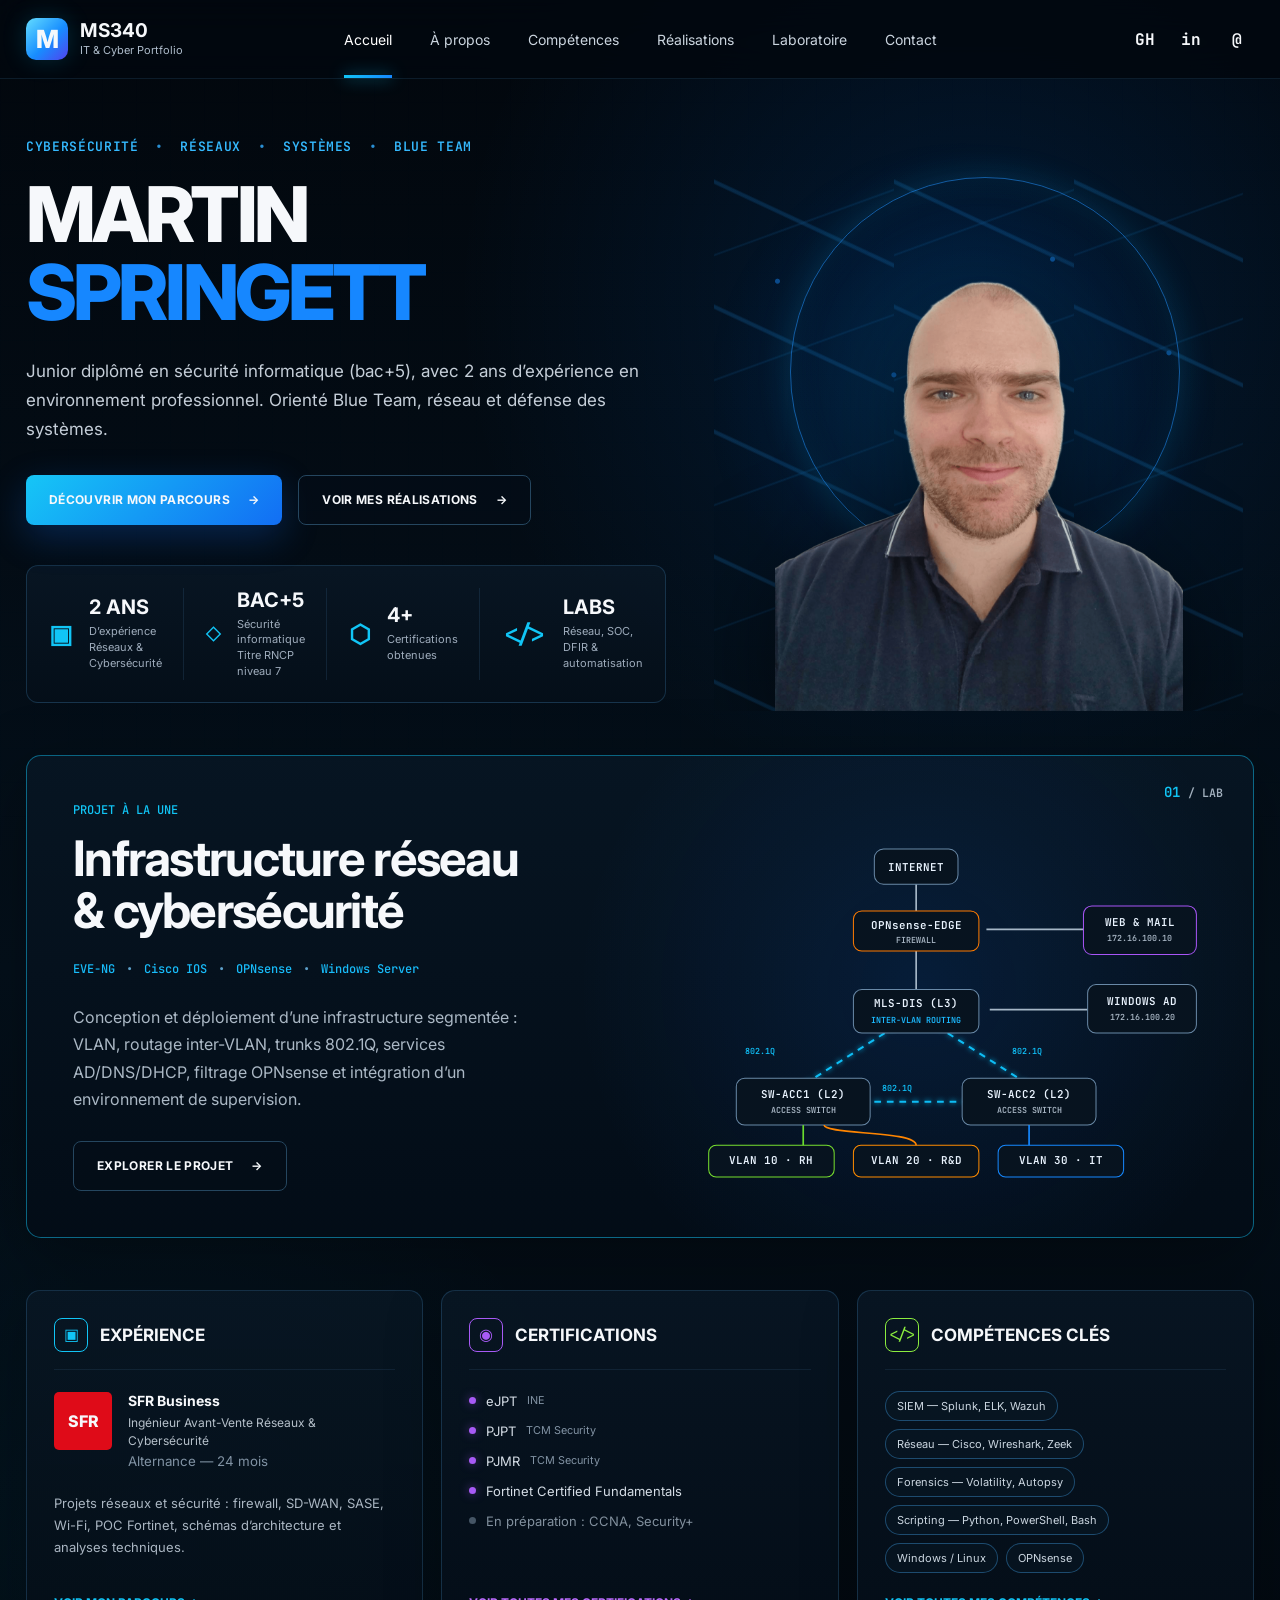
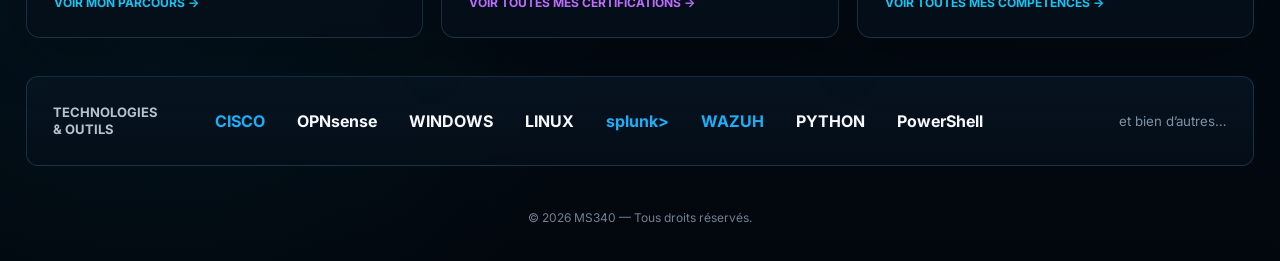
==== commit 9dfca5cf: "Update index.html" ====
--- a/index.html
+++ b/index.html
@@ -86,7 +86,7 @@
         <div class="hero-photo" aria-label="Portrait de Martin Springett">
           <div class="mesh" aria-hidden="true"></div>
           <div class="halo" aria-hidden="true"></div>
-          <img src="assets/martin-portrait.png" alt="Martin Springett">
+          <img src="assets/martin-final.png" alt="Martin Springett">
         </div>
       </div>
     </section>
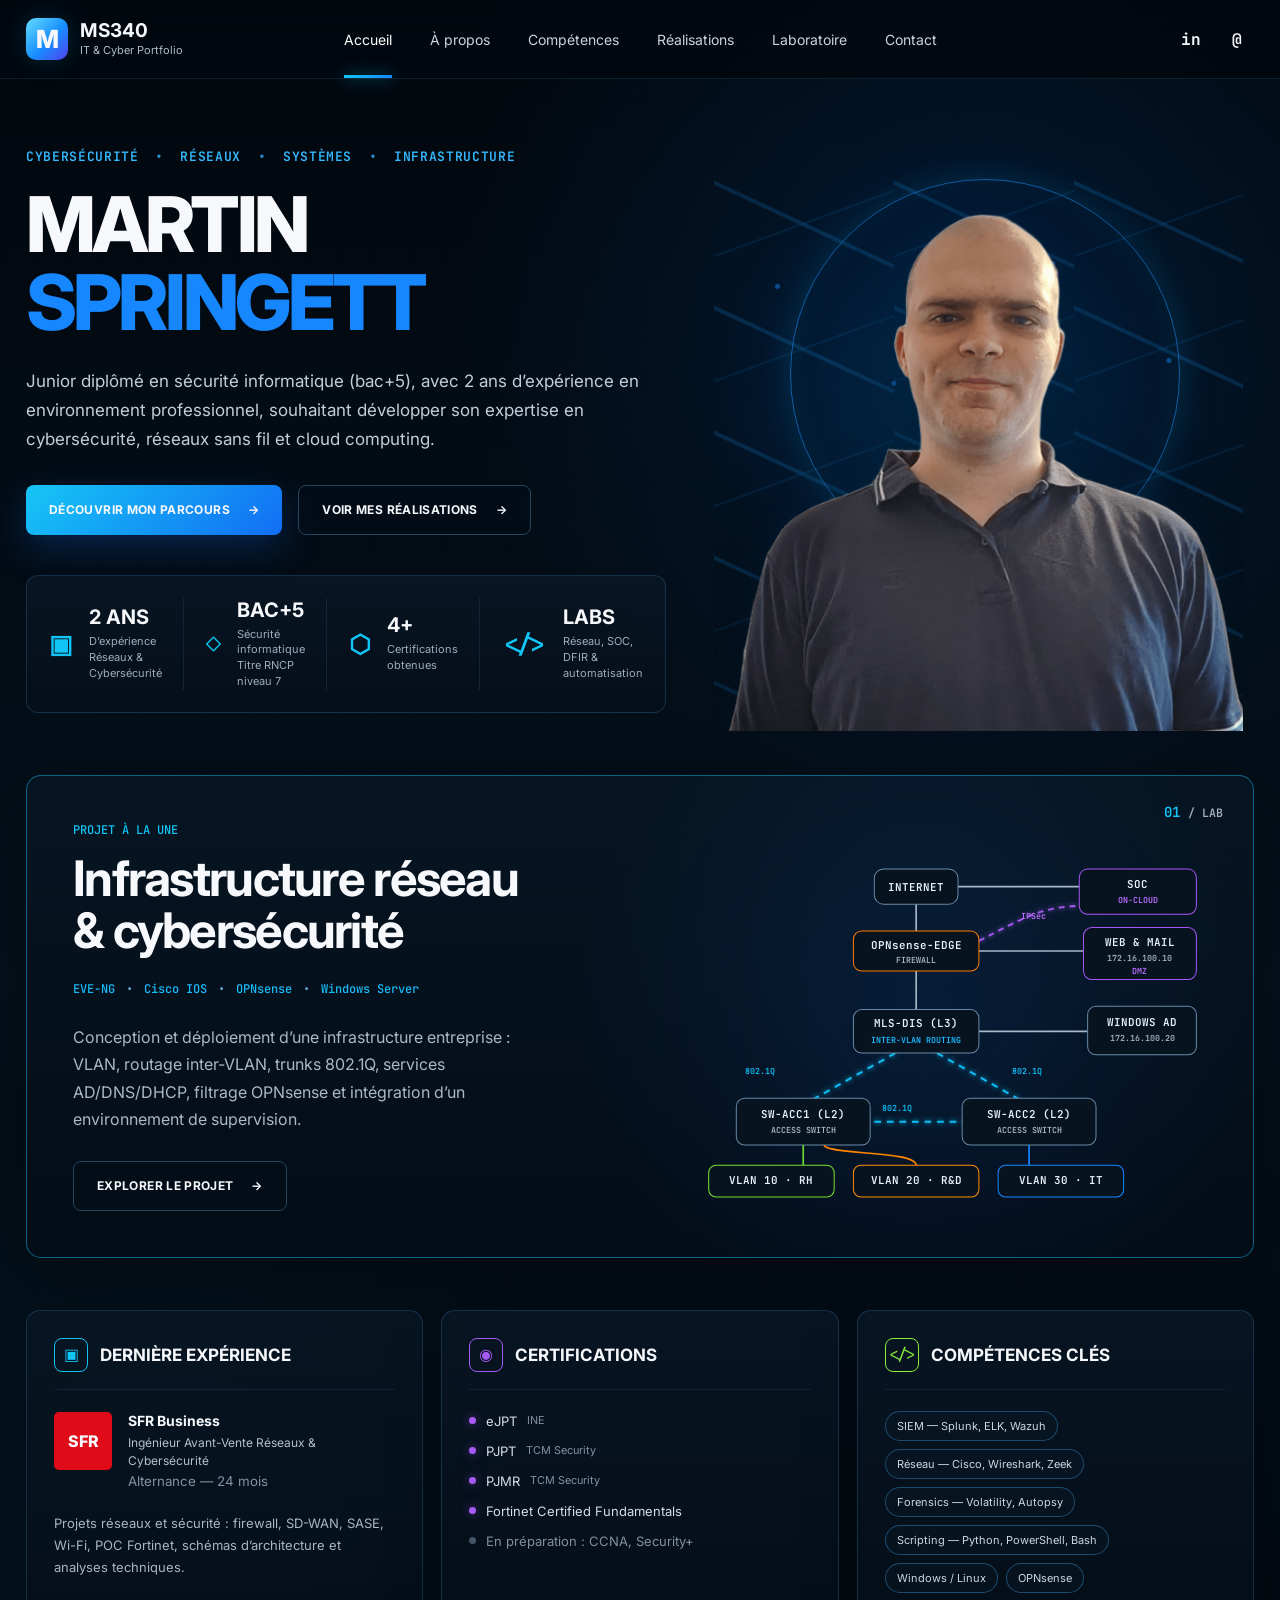
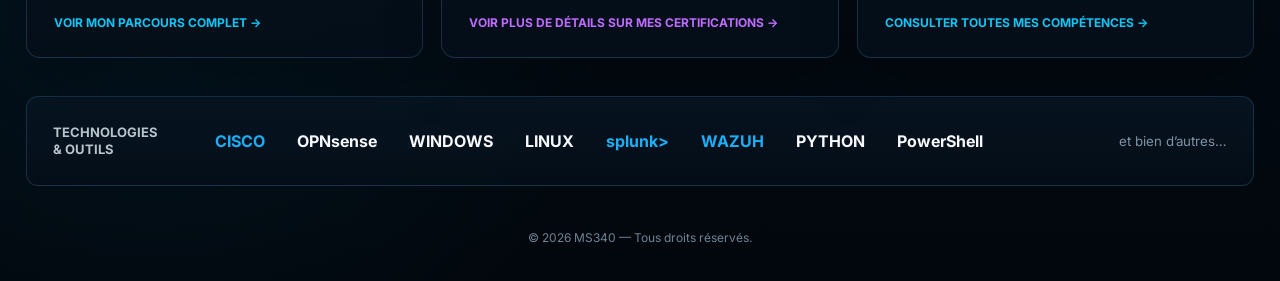
==== commit 0fe5571b: "Mise à jour de index.html & de styles.css" ====
--- a/index.html
+++ b/index.html
@@ -3,7 +3,7 @@
 <head>
   <meta charset="utf-8">
   <meta name="viewport" content="width=device-width, initial-scale=1">
-  <meta name="description" content="Portfolio de Martin Springett — cybersécurité, réseaux, systèmes et Blue Team.">
+  <meta name="description" content="Portfolio de Martin Springett — cybersécurité, réseaux, systèmes et infrastructure.">
   <title>MS340 — IT & Cyber Portfolio</title>
   <link rel="preconnect" href="https://fonts.googleapis.com">
   <link rel="preconnect" href="https://fonts.gstatic.com" crossorigin>
@@ -35,9 +35,9 @@
       </nav>
 
       <div class="social-links">
-        <a href="https://github.com/corb340" target="_blank" rel="noreferrer" aria-label="GitHub">GH</a>
-        <a href="#" aria-label="LinkedIn">in</a>
-        <a href="mailto:contact@example.com" aria-label="E-mail">@</a>
+        <!--<a href="https://github.com/corb340" target="_blank" rel="noreferrer" aria-label="GitHub">GH</a>-->
+        <a href="https://www.linkedin.com/in/martin-springett/" aria-label="LinkedIn">in</a>
+        <a href="mailto:martin.springett@protonmail.com" aria-label="E-mail">@</a>
       </div>
     </div>
   </header>
@@ -46,7 +46,7 @@
     <section class="hero" id="accueil">
       <div class="container hero-grid">
         <div class="hero-copy">
-          <p class="kicker">CYBERSÉCURITÉ <b>•</b> RÉSEAUX <b>•</b> SYSTÈMES <b>•</b> BLUE TEAM</p>
+          <p class="kicker">CYBERSÉCURITÉ <b>•</b> RÉSEAUX <b>•</b> SYSTÈMES <b>•</b> INFRASTRUCTURE </p>
 
           <h1>
             <span>MARTIN</span>
@@ -54,8 +54,7 @@
           </h1>
 
           <p class="lead">
-            Junior diplômé en sécurité informatique (bac+5), avec 2 ans d’expérience
-            en environnement professionnel. Orienté Blue Team, réseau et défense des systèmes.
+            Junior diplômé en sécurité informatique (bac+5), avec 2 ans d’expérience en environnement professionnel, souhaitant développer son expertise en cybersécurité, réseaux sans fil et cloud computing.
           </p>
 
           <div class="actions">
@@ -104,7 +103,7 @@
             </div>
 
             <p class="featured-text">
-              Conception et déploiement d’une infrastructure segmentée :
+              Conception et déploiement d’une infrastructure entreprise :
               VLAN, routage inter-VLAN, trunks 802.1Q, services AD/DNS/DHCP,
               filtrage OPNsense et intégration d’un environnement de supervision.
             </p>
@@ -115,7 +114,7 @@
           <div class="topology" aria-label="Topologie simplifiée du laboratoire">
             <span class="project-number">01 <small>/ LAB</small></span>
 
-            <svg viewBox="0 0 720 420" role="img" aria-label="Schéma du laboratoire">
+            <svg viewBox="0 0 720 420" role="img" aria-label="Schéma simplifié du laboratoire avec SOC on-cloud et tunnel IPSec">
               <defs>
                 <filter id="glow">
                   <feGaussianBlur stdDeviation="3" result="blur"/>
@@ -124,15 +123,21 @@
               </defs>
 
               <g class="links normal">
-                <path d="M360 40 V92"/>
-                <path d="M360 138 V186"/>
-                <path d="M444 114 H585"/>
-                <path d="M448 210 H565"/>
-              </g>
+                <path d="M360 60 V92"/>
+                <path d="M410 39 H555"/>
+                <path d="M360 140 V186"/>
+                <path d="M435 116 H560"/>
+                <path d="M435 212 H565"/>
+              </g>
+
+              <g class="links vpn" filter="url(#glow)">
+                <path d="M435 104 C485 78 510 63 555 62"/>
+              </g>
+              <text class="vpn-label" x="500" y="78">IPSec</text>
 
               <g class="links trunk" filter="url(#glow)">
-                <path d="M335 230 L225 300"/>
-                <path d="M385 230 L495 300"/>
+                <path d="M335 238 L225 300"/>
+                <path d="M385 238 L495 300"/>
                 <path d="M250 320 H470"/>
               </g>
 
@@ -140,6 +145,10 @@
                 <rect x="310" y="18" width="100" height="42" rx="11"/>
                 <text x="360" y="44">INTERNET</text>
 
+                <rect class="purple" x="555" y="18" width="140" height="54" rx="10"/>
+                <text x="625" y="41">SOC</text>
+                <text class="sub violet-text" x="625" y="58">ON-CLOUD</text>
+
                 <rect class="orange" x="285" y="92" width="150" height="48" rx="10"/>
                 <text x="360" y="114">OPNsense-EDGE</text>
                 <text class="sub" x="360" y="130">FIREWALL</text>
@@ -156,13 +165,14 @@
                 <text x="495" y="315">SW-ACC2 (L2)</text>
                 <text class="sub" x="495" y="334">ACCESS SWITCH</text>
 
-                <rect class="purple" x="560" y="86" width="135" height="58" rx="10"/>
+                <rect class="purple" x="560" y="88" width="135" height="62" rx="10"/>
                 <text x="627" y="110">WEB &amp; MAIL</text>
                 <text class="sub" x="627" y="128">172.16.100.10</text>
-
-                <rect x="565" y="180" width="130" height="58" rx="10"/>
-                <text x="630" y="204">WINDOWS AD</text>
-                <text class="sub" x="630" y="222">172.16.100.20</text>
+                <text class="sub violet-text" x="627" y="143">DMZ</text>
+
+                <rect x="565" y="182" width="130" height="58" rx="10"/>
+                <text x="630" y="206">WINDOWS AD</text>
+                <text class="sub" x="630" y="224">172.16.100.20</text>
 
                 <rect class="green" x="112" y="372" width="150" height="38" rx="9"/>
                 <text x="187" y="395">VLAN 10 · RH</text>
@@ -190,7 +200,7 @@
     <section class="section" id="apropos">
       <div class="container cards">
         <article class="card">
-          <div class="card-heading"><span class="cyan">▣</span><h3>EXPÉRIENCE</h3></div>
+          <div class="card-heading"><span class="cyan">▣</span><h3>DERNIÈRE EXPÉRIENCE</h3></div>
           <div class="experience-row">
             <div class="sfr">SFR</div>
             <div>
@@ -203,7 +213,7 @@
             Projets réseaux et sécurité : firewall, SD-WAN, SASE, Wi-Fi,
             POC Fortinet, schémas d’architecture et analyses techniques.
           </p>
-          <a href="experience.html">Voir mon parcours →</a>
+          <a href="experience.html">Voir mon parcours complet →</a>
         </article>
 
         <article class="card">
@@ -215,7 +225,7 @@
             <li><i></i>Fortinet Certified Fundamentals</li>
             <li class="muted"><i></i>En préparation : CCNA, Security+</li>
           </ul>
-          <a class="violet-link" href="certifications.html">Voir toutes mes certifications →</a>
+          <a class="violet-link" href="certifications.html">Voir plus de détails sur mes certifications →</a>
         </article>
 
         <article class="card" id="competences">
@@ -228,7 +238,7 @@
             <span>Windows / Linux</span>
             <span>OPNsense</span>
           </div>
-          <a href="competences.html">Voir toutes mes compétences →</a>
+          <a href="competences.html">Consulter toutes mes compétences →</a>
         </article>
       </div>
     </section>
--- a/styles.css
+++ b/styles.css
@@ -142,8 +142,14 @@
 .quick-facts small{display:block;margin-top:5px;color:var(--muted);font-size:11px;line-height:1.45}
 
 .hero-photo{
-  align-self:stretch;min-height:560px;position:relative;
-  display:flex;align-items:flex-end;justify-content:center;overflow:hidden;
+  align-self:stretch;
+  min-height:600px;
+  position:relative;
+  display:flex;
+  align-items:flex-end;
+  justify-content:center;
+  overflow:hidden;
+  isolation:isolate;
 }
 .hero-photo::before{
   content:"";position:absolute;width:520px;height:520px;border-radius:50%;
@@ -156,6 +162,7 @@
   border:1px solid rgba(32,149,255,.56);
   box-shadow:0 0 35px rgba(17,197,246,.15),inset 0 0 35px rgba(17,197,246,.07);
 }
+
 .mesh{
   position:absolute;inset:5% 0 0;
   opacity:.46;
@@ -175,9 +182,28 @@
   background-size:180px 125px;
 }
 .hero-photo img{
-  position:relative;z-index:3;
-  max-height:545px;width:auto;
-  filter:drop-shadow(0 28px 50px rgba(0,0,0,.55));
+  position:absolute;
+  z-index:3;
+
+  left:50%;
+  bottom:-88px;
+  transform:translateX(-50%);
+
+  height:690px;
+  width:auto;
+  max-width:none;
+  object-fit:contain;
+
+  /* Nouvelle photo :
+     aucune transparence ni fondu artificiel.
+     Le bas du portrait sort naturellement du hero. */
+  opacity:1;
+  -webkit-mask-image:none;
+  mask-image:none;
+
+  filter:
+    drop-shadow(0 28px 46px rgba(0,0,0,.42))
+    drop-shadow(0 0 18px rgba(18,128,220,.08));
 }
 
 /* Sections / project */
@@ -218,6 +244,9 @@
 .nodes .blue{fill:#1cbaff}
 .links path,.vlan-links path{fill:none;stroke:#a6b7c7;stroke-width:2}
 .links.trunk path{stroke:#10bdf5;stroke-width:2.4;stroke-dasharray:8 7}
+.links.vpn path{fill:none;stroke:var(--violet);stroke-width:2.2;stroke-dasharray:7 6}
+.vpn-label{fill:#bd6cff;font:600 10px "JetBrains Mono",monospace;text-anchor:middle}
+.nodes .violet-text{fill:#bd6cff}
 .green-stroke{stroke:#6adb2e!important}
 .orange-stroke{stroke:#ff8500!important}
 .blue-stroke{stroke:#1688ff!important}
@@ -289,16 +318,56 @@
   .nav-links a{height:46px;padding:0 12px}
   .nav-links a.active::after{display:none}
   .hero-grid{grid-template-columns:1fr}
-  .hero-photo{order:-1;min-height:420px}
-  .hero-photo img{max-height:410px}
+  .hero-photo{order:-1;min-height:450px}
+  .hero-photo img{
+    height:470px;
+    bottom:-12px;
+
+    -webkit-mask-image:linear-gradient(
+      to bottom,
+      #000 0%,
+      #000 60%,
+      rgba(0,0,0,.9) 72%,
+      rgba(0,0,0,.52) 84%,
+      transparent 96%
+    );
+    mask-image:linear-gradient(
+      to bottom,
+      #000 0%,
+      #000 60%,
+      rgba(0,0,0,.9) 72%,
+      rgba(0,0,0,.52) 84%,
+      transparent 96%
+    );
+  }
   .hero-photo .halo{right:50%;transform:translateX(50%);width:300px;height:300px}
   .cards{grid-template-columns:1fr}
 }
 @media(max-width:620px){
   .brand small{display:none}
   .social-links{display:none}
-  .hero-photo{min-height:340px}
-  .hero-photo img{max-height:335px}
+  .hero-photo{min-height:370px}
+  .hero-photo img{
+    height:390px;
+    bottom:-8px;
+
+    -webkit-mask-image:linear-gradient(
+      to bottom,
+      #000 0%,
+      #000 60%,
+      rgba(0,0,0,.88) 72%,
+      rgba(0,0,0,.48) 84%,
+      transparent 96%
+    );
+    mask-image:linear-gradient(
+      to bottom,
+      #000 0%,
+      #000 60%,
+      rgba(0,0,0,.88) 72%,
+      rgba(0,0,0,.48) 84%,
+      transparent 96%
+    );
+  }
   .hero-photo .halo{width:250px;height:250px}
   h1{font-size:49px}
   .lead{font-size:15px}
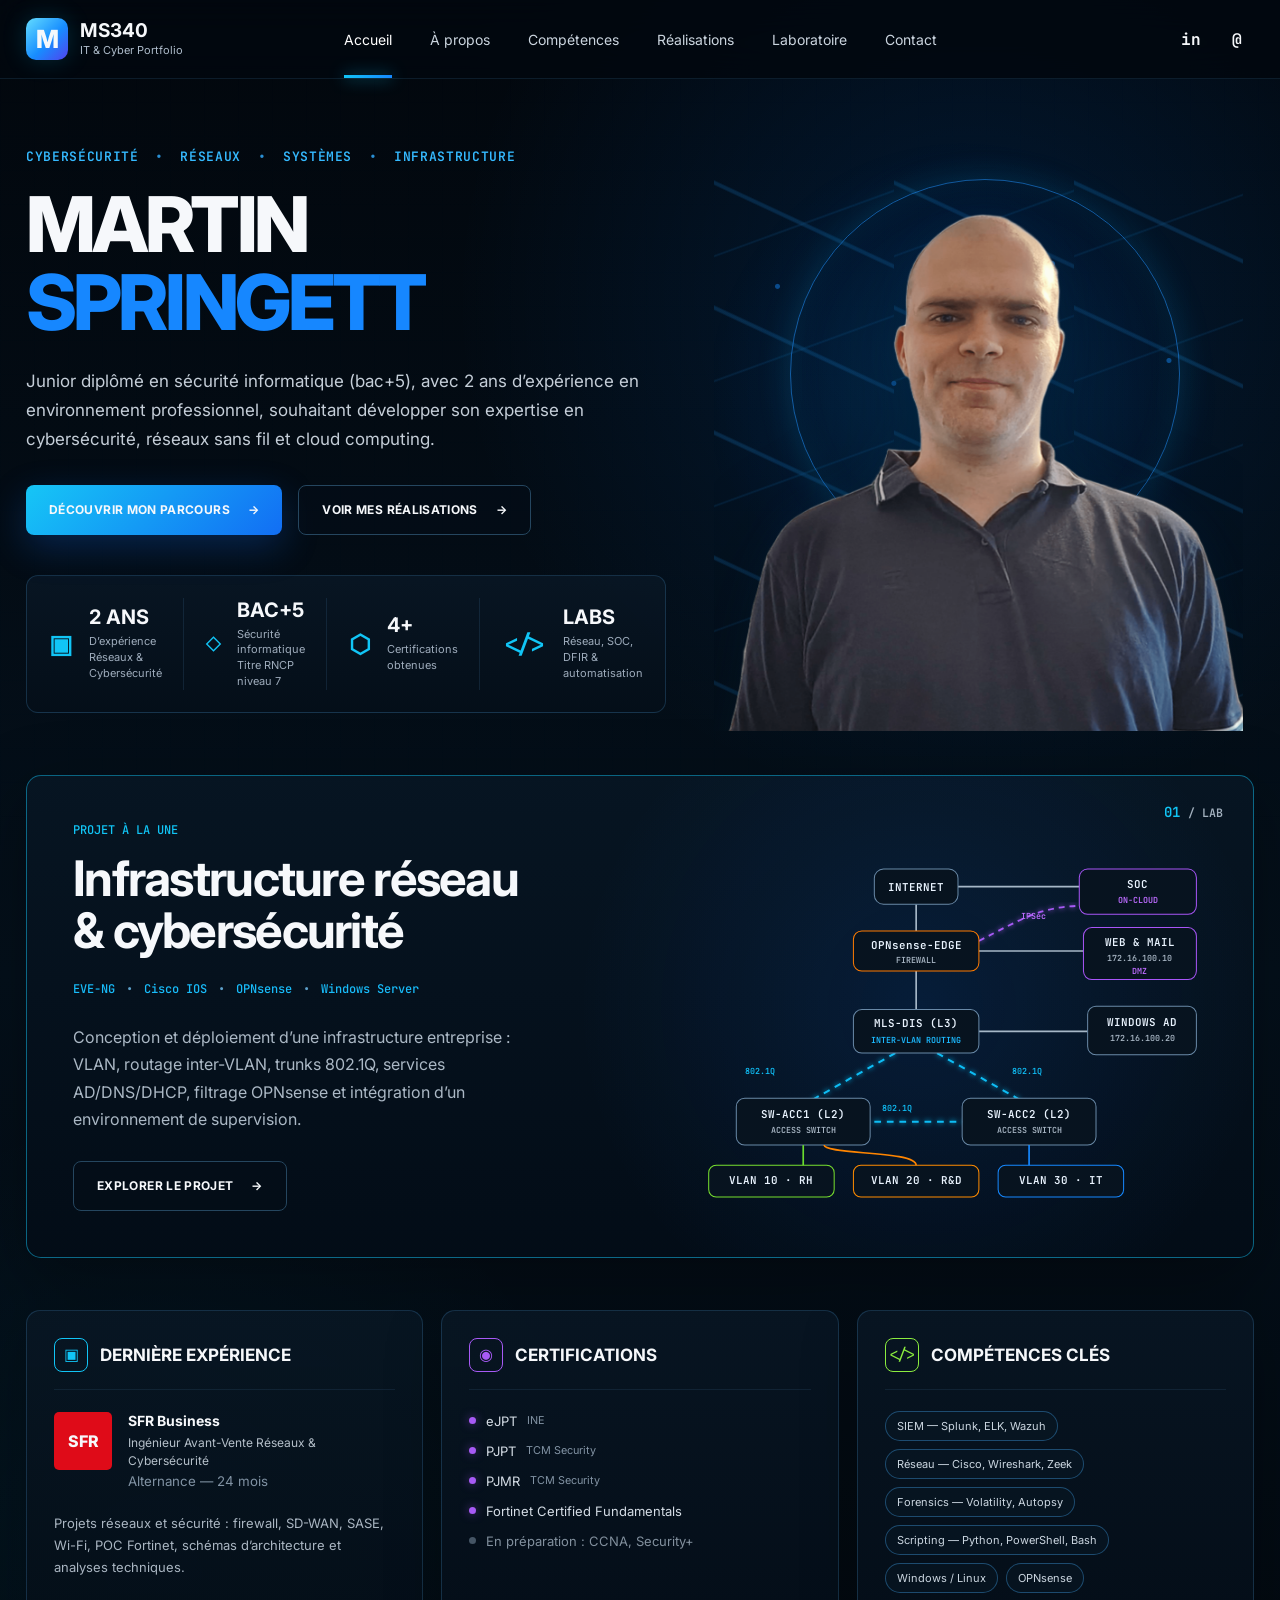
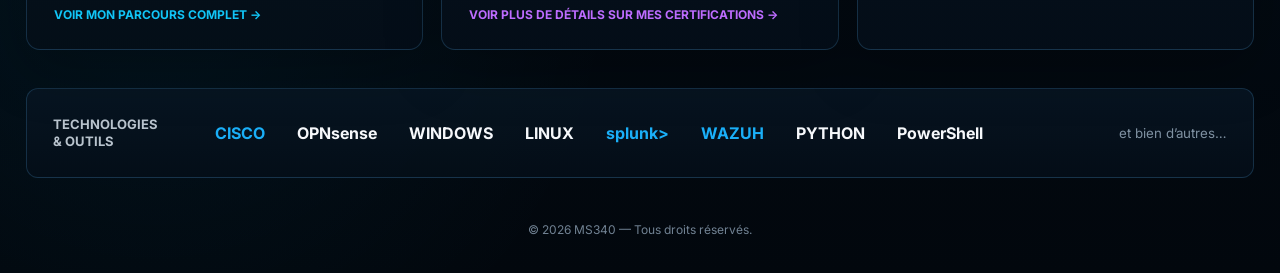
==== commit 15d16461: "mise à jour de index.html" ====
--- a/index.html
+++ b/index.html
@@ -238,7 +238,6 @@
             <span>Windows / Linux</span>
             <span>OPNsense</span>
           </div>
-          <a href="competences.html">Consulter toutes mes compétences →</a>
         </article>
       </div>
     </section>
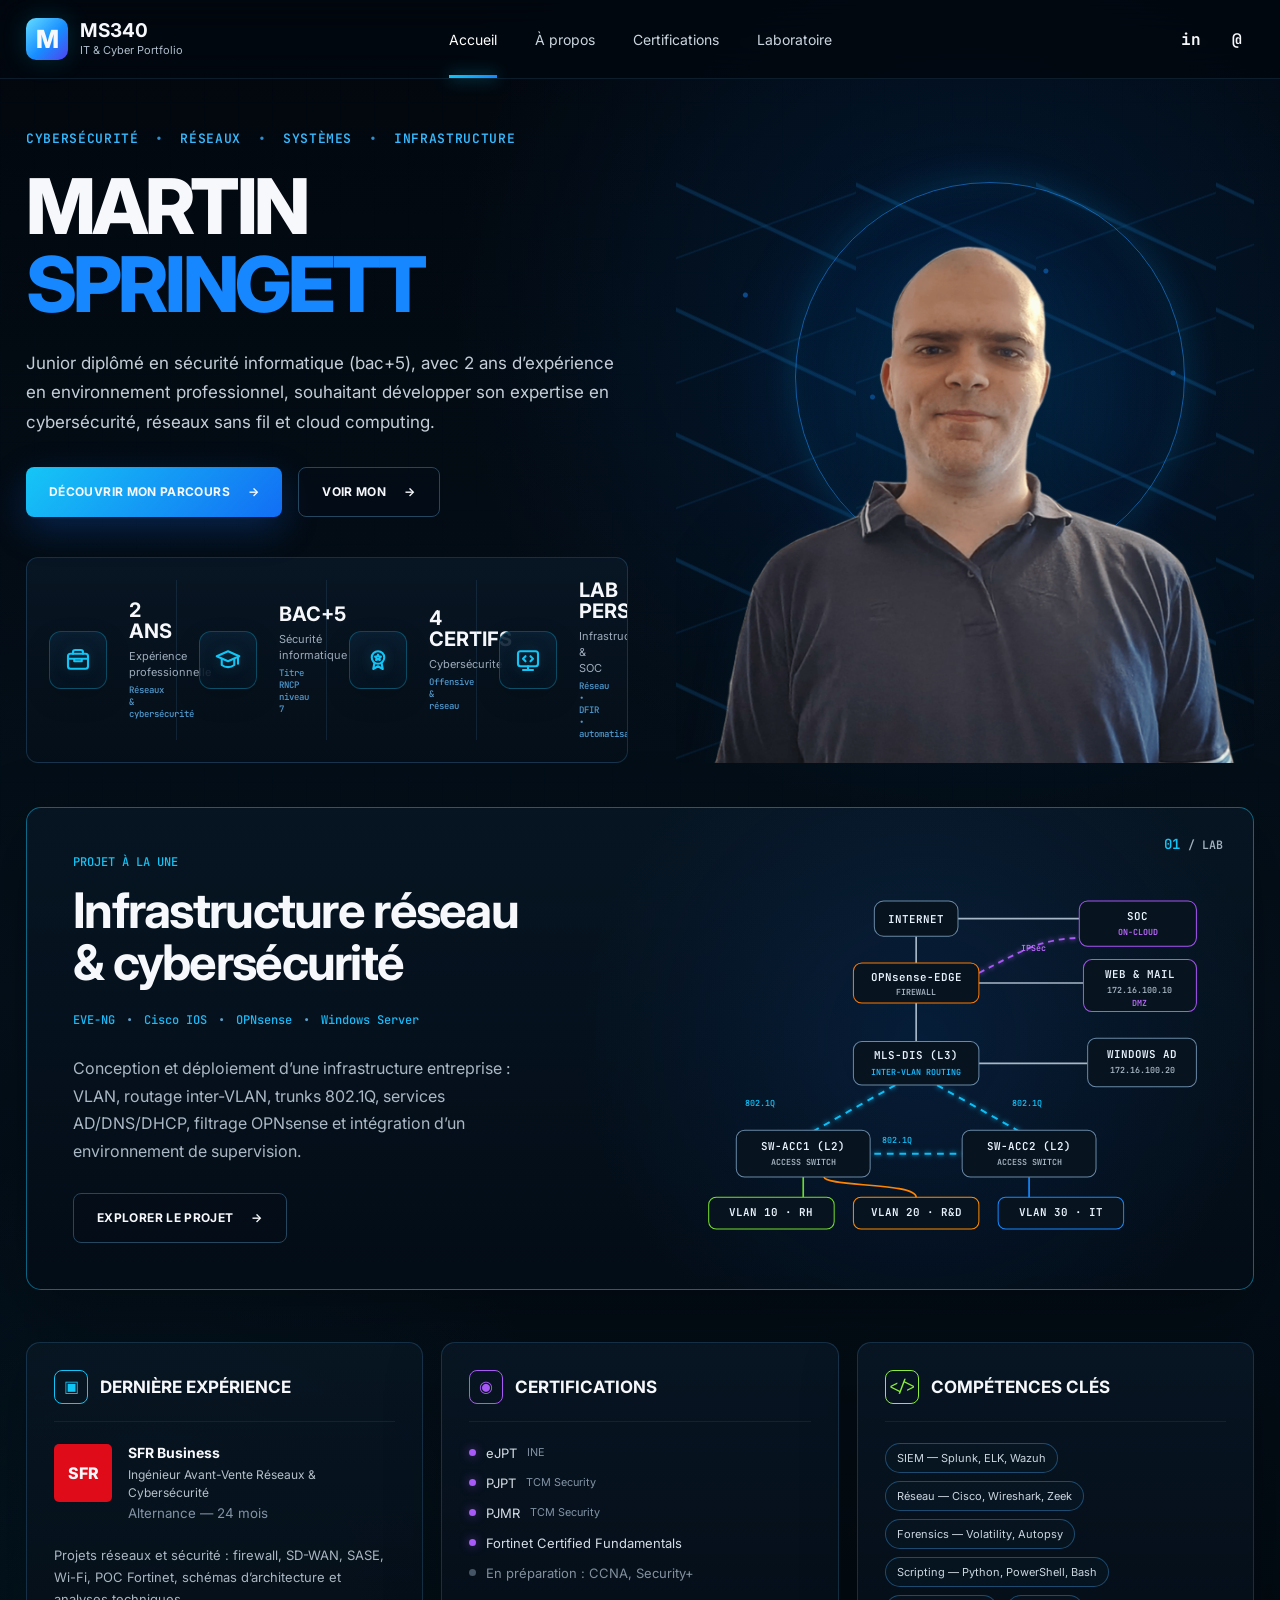
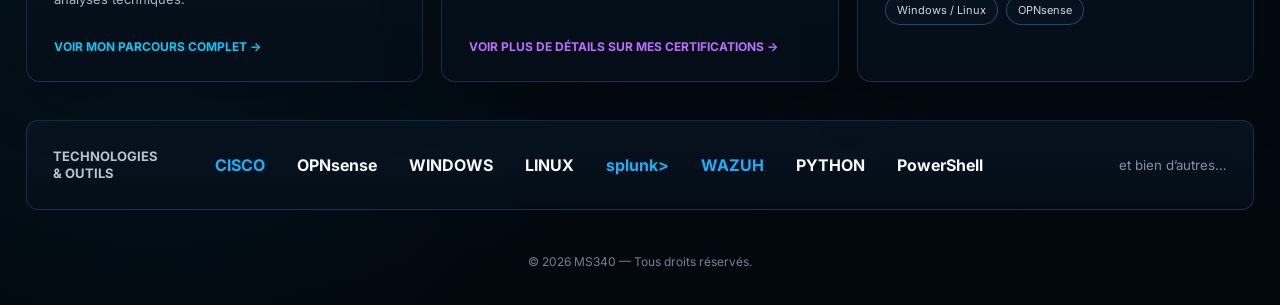
==== commit 94d83e65: "Mise à jours des pages : modifications et ajouts badges certifs" ====
--- a/index.html
+++ b/index.html
@@ -15,7 +15,7 @@
 
   <header class="site-header">
     <div class="container nav">
-      <a class="brand" href="#accueil" aria-label="Accueil">
+      <a class="brand" href="./index.html" aria-label="Accueil">
         <span class="brand-mark">M</span>
         <span>
           <strong>MS340</strong>
@@ -26,16 +26,13 @@
       <button class="menu-button" aria-label="Ouvrir le menu" aria-expanded="false">☰</button>
 
       <nav class="nav-links" aria-label="Navigation principale">
-        <a class="active" href="#accueil">Accueil</a>
-        <a href="#apropos">À propos</a>
-        <a href="#competences">Compétences</a>
-        <a href="#realisations">Réalisations</a>
-        <a href="#laboratoire">Laboratoire</a>
-        <a href="#contact">Contact</a>
+        <a class="active" href="./index.html">Accueil</a>
+        <a href="./experience.html">À propos</a>
+        <a href="./certifications.html">Certifications</a>
+        <a href="./lab.html">Laboratoire</a>
       </nav>
 
       <div class="social-links">
-        <!--<a href="https://github.com/corb340" target="_blank" rel="noreferrer" aria-label="GitHub">GH</a>-->
         <a href="https://www.linkedin.com/in/martin-springett/" aria-label="LinkedIn">in</a>
         <a href="mailto:martin.springett@protonmail.com" aria-label="E-mail">@</a>
       </div>
@@ -58,26 +55,65 @@
           </p>
 
           <div class="actions">
-            <a class="button primary" href="#apropos">Découvrir mon parcours <span>→</span></a>
-            <a class="button secondary" href="#realisations">Voir mes réalisations <span>→</span></a>
+            <a class="button primary" href="./experience.html">Découvrir mon parcours <span>→</span></a>
+            <a class="button secondary" href="./projects.html">Voir mon <span>→</span></a>
           </div>
 
           <div class="quick-facts">
             <article>
-              <span class="fact-icon">▣</span>
-              <div><strong>2 ANS</strong><small>D’expérience<br>Réseaux &amp; Cybersécurité</small></div>
+              <span class="fact-icon fact-icon-box" aria-hidden="true">
+                <svg viewBox="0 0 24 24">
+                  <path d="M8 7V5.8A1.8 1.8 0 0 1 9.8 4h4.4A1.8 1.8 0 0 1 16 5.8V7"/>
+                  <rect x="4" y="7" width="16" height="12" rx="2"/>
+                  <path d="M4 11h16M9 11v2h6v-2"/>
+                </svg>
+              </span>
+              <div>
+                <strong>2 ANS</strong>
+                <small>Expérience professionnelle<br><em>Réseaux &amp; cybersécurité</em></small>
+              </div>
             </article>
+
             <article>
-              <span class="fact-icon">◇</span>
-              <div><strong>BAC+5</strong><small>Sécurité informatique<br>Titre RNCP niveau 7</small></div>
+              <span class="fact-icon fact-icon-box" aria-hidden="true">
+                <svg viewBox="0 0 24 24">
+                  <path d="M3 9 12 5l9 4-9 4-9-4Z"/>
+                  <path d="M7 11.2V16c2.9 2.2 7.1 2.2 10 0v-4.8"/>
+                  <path d="M20 10v5"/>
+                </svg>
+              </span>
+              <div>
+                <strong>BAC+5</strong>
+                <small>Sécurité informatique<br><em>Titre RNCP niveau 7</em></small>
+              </div>
             </article>
+
             <article>
-              <span class="fact-icon">⬡</span>
-              <div><strong>4+</strong><small>Certifications<br>obtenues</small></div>
+              <span class="fact-icon fact-icon-box" aria-hidden="true">
+                <svg viewBox="0 0 24 24">
+                  <circle cx="12" cy="10" r="5"/>
+                  <path d="m9.2 14.2-1 5 3.8-2.2 3.8 2.2-1-5"/>
+                  <path d="m12 7.7.7 1.4 1.6.2-1.1 1.1.3 1.6-1.5-.8-1.5.8.3-1.6-1.1-1.1 1.6-.2Z"/>
+                </svg>
+              </span>
+              <div>
+                <strong>4 CERTIFS</strong>
+                <small>Cybersécurité<br><em>Offensive &amp; réseau</em></small>
+              </div>
             </article>
+
             <article>
-              <span class="fact-icon">&lt;/&gt;</span>
-              <div><strong>LABS</strong><small>Réseau, SOC,<br>DFIR &amp; automatisation</small></div>
+              <span class="fact-icon fact-icon-box" aria-hidden="true">
+                <svg viewBox="0 0 24 24">
+                  <rect x="4" y="5" width="16" height="12" rx="2"/>
+                  <path d="M8 20h8M12 17v3"/>
+                  <path d="m10 9-2 2 2 2M14 9l2 2-2 2"/>
+                </svg>
+              </span>
+              <div>
+                <strong>LAB PERSO</strong>
+                <small>Infrastructure &amp; SOC<br><em>Réseau • DFIR • automatisation</em></small>
+              </div>
             </article>
           </div>
         </div>
@@ -271,4 +307,4 @@
     });
   </script>
 </body>
-</html>
+</html>
--- a/styles.css
+++ b/styles.css
@@ -127,19 +127,91 @@
 .button.secondary:hover{border-color:#3d8fc7;background:rgba(11,31,47,.72)}
 
 .quick-facts{
-  margin-top:40px;display:grid;grid-template-columns:repeat(4,1fr);
-  border:1px solid var(--line);border-radius:12px;overflow:hidden;
+  margin-top:40px;
+  display:grid;
+  grid-template-columns:repeat(4,minmax(0,1fr));
+  border:1px solid var(--line);
+  border-radius:12px;
+  overflow:hidden;
   background:linear-gradient(180deg,rgba(10,24,38,.8),rgba(5,15,25,.82));
 }
+
 .quick-facts article{
-  min-height:108px;padding:22px;display:flex;align-items:center;gap:16px;position:relative;
-}
+  min-height:118px;
+  padding:22px;
+  display:grid;
+  grid-template-columns:64px minmax(0,1fr);
+  align-items:center;
+  gap:16px;
+  position:relative;
+}
+
 .quick-facts article:not(:last-child)::after{
-  content:"";position:absolute;right:0;top:22px;bottom:22px;width:1px;background:rgba(64,116,158,.2);
-}
-.fact-icon{color:var(--cyan);font:600 25px "JetBrains Mono",monospace}
-.quick-facts strong{display:block;font-size:20px}
-.quick-facts small{display:block;margin-top:5px;color:var(--muted);font-size:11px;line-height:1.45}
+  content:"";
+  position:absolute;
+  right:0;
+  top:22px;
+  bottom:22px;
+  width:1px;
+  background:rgba(64,116,158,.2);
+}
+
+.fact-icon-box{
+  width:58px;
+  height:58px;
+  border:1px solid rgba(17,197,246,.30);
+  border-radius:12px;
+  display:grid;
+  place-items:center;
+  background:linear-gradient(180deg,rgba(11,30,49,.9),rgba(6,18,30,.88));
+  color:var(--cyan);
+  box-shadow:
+    inset 0 0 20px rgba(17,197,246,.035),
+    0 10px 26px rgba(0,0,0,.15);
+  transition:transform .2s,border-color .2s,box-shadow .2s;
+}
+
+.fact-icon-box svg{
+  width:30px;
+  height:30px;
+  fill:none;
+  stroke:currentColor;
+  stroke-width:1.7;
+  stroke-linecap:round;
+  stroke-linejoin:round;
+  filter:drop-shadow(0 0 7px rgba(17,197,246,.18));
+}
+
+.quick-facts article:hover .fact-icon-box{
+  transform:translateY(-2px);
+  border-color:rgba(17,197,246,.55);
+  box-shadow:
+    inset 0 0 22px rgba(17,197,246,.05),
+    0 12px 28px rgba(0,0,0,.18),
+    0 0 18px rgba(17,197,246,.06);
+}
+
+.quick-facts strong{
+  display:block;
+  font-size:20px;
+  line-height:1.05;
+}
+
+.quick-facts small{
+  display:block;
+  margin-top:7px;
+  color:var(--muted);
+  font-size:11px;
+  line-height:1.45;
+}
+
+.quick-facts small em{
+  display:block;
+  margin-top:3px;
+  color:#4f9bd0;
+  font:500 9px "JetBrains Mono",monospace;
+  font-style:normal;
+}
 
 .hero-photo{
   align-self:stretch;
@@ -374,8 +446,15 @@
   .actions{flex-direction:column}
   .button{width:100%}
   .quick-facts{grid-template-columns:1fr}
-  .quick-facts article{min-height:84px;padding:16px 18px;border-bottom:1px solid rgba(64,116,158,.2)}
+  .quick-facts article{
+    min-height:92px;
+    padding:16px 18px;
+    grid-template-columns:54px minmax(0,1fr);
+    border-bottom:1px solid rgba(64,116,158,.2)
+  }
   .quick-facts article::after{display:none!important}
+  .fact-icon-box{width:50px;height:50px}
+  .fact-icon-box svg{width:26px;height:26px}
   .featured-copy{padding:31px 24px}
   .featured-copy h2{font-size:36px}
   .topology{padding:38px 14px 15px}
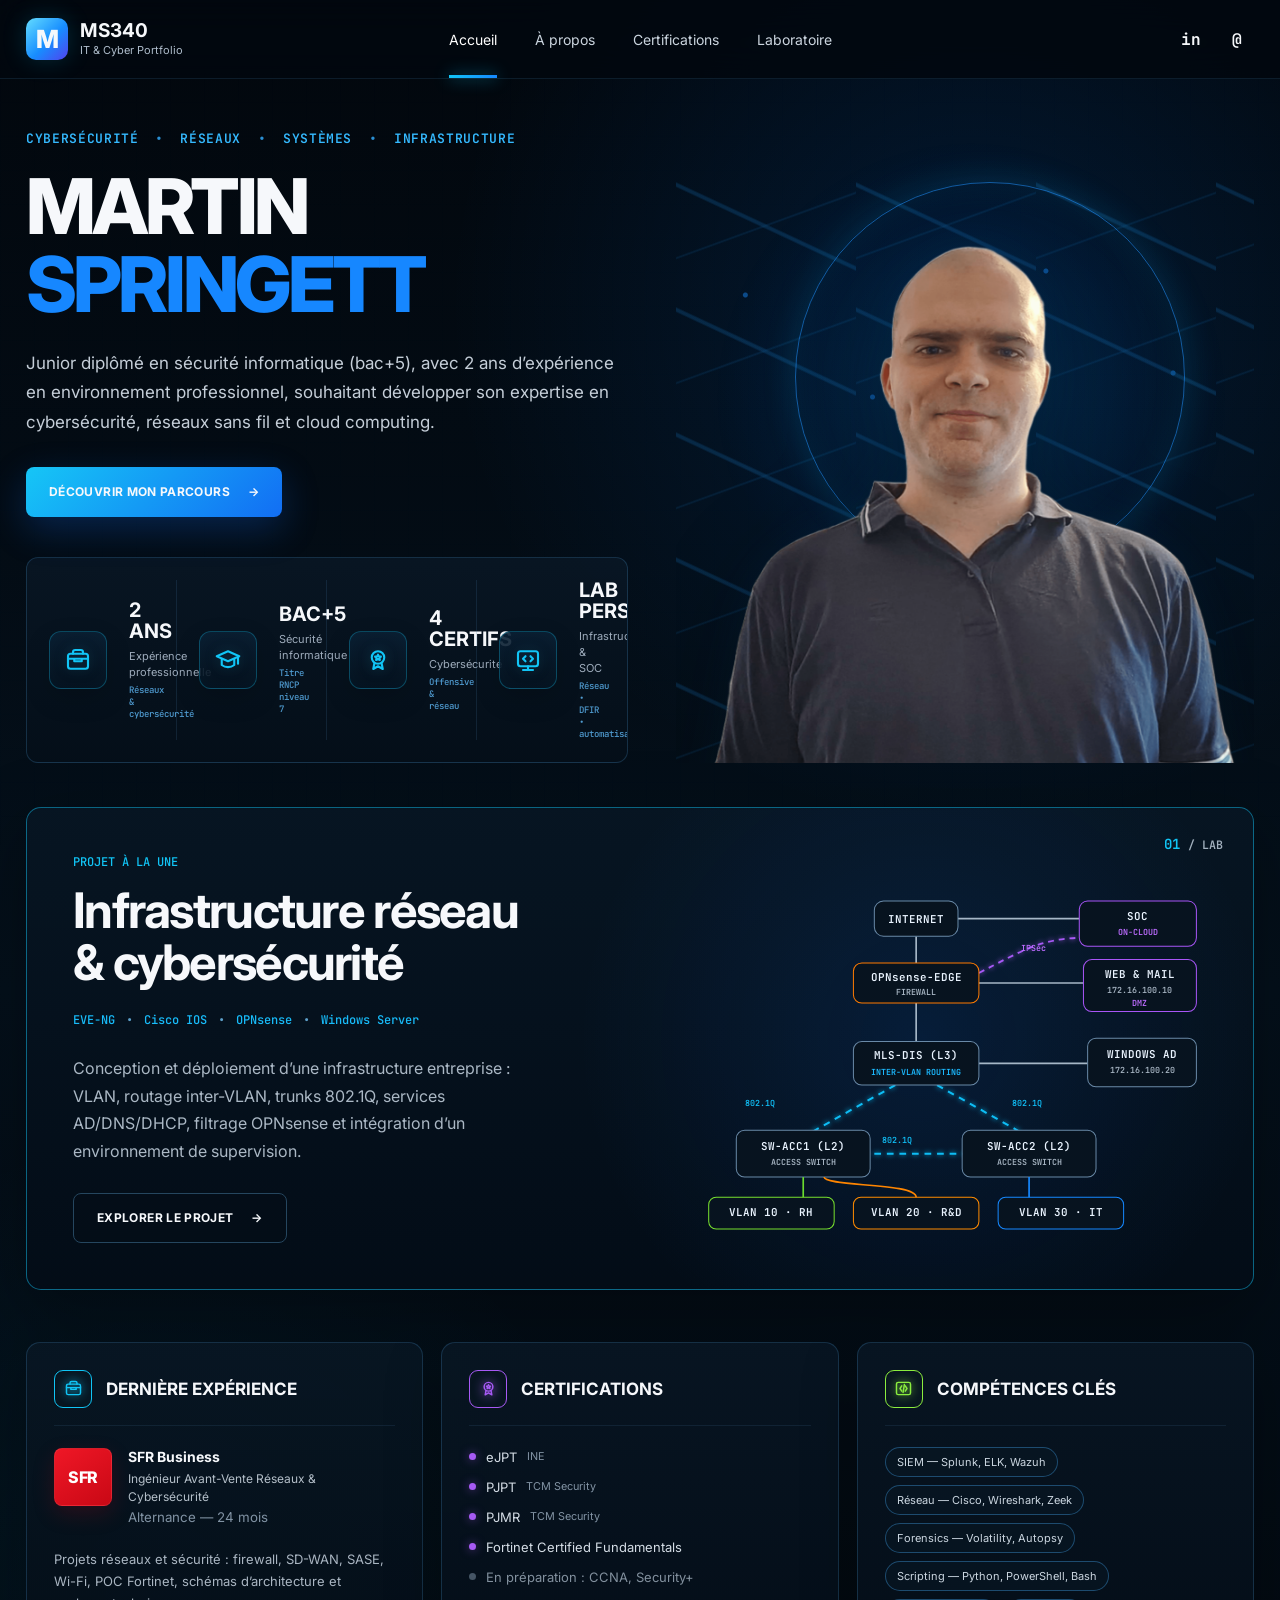
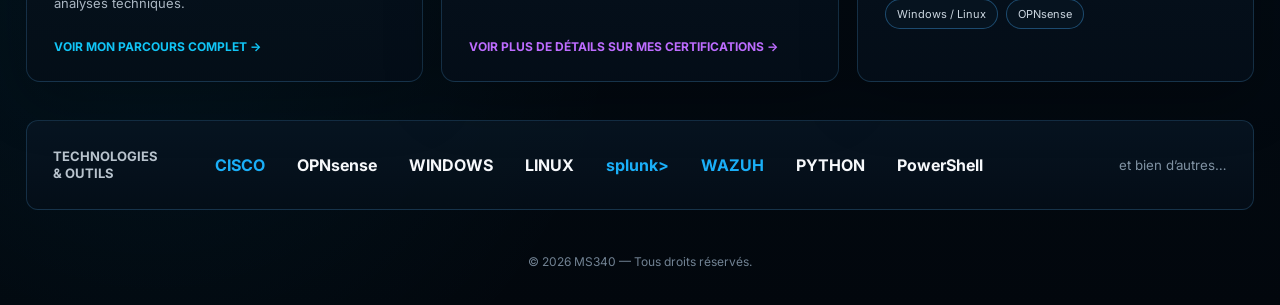
==== commit 54a44622: "mise à jour du menu" ====
--- a/index.html
+++ b/index.html
@@ -29,7 +29,7 @@
         <a class="active" href="./index.html">Accueil</a>
         <a href="./experience.html">À propos</a>
         <a href="./certifications.html">Certifications</a>
-        <a href="./lab.html">Laboratoire</a>
+        <a href="./laboratoire.html">Laboratoire</a>
       </nav>
 
       <div class="social-links">
@@ -56,7 +56,7 @@
 
           <div class="actions">
             <a class="button primary" href="./experience.html">Découvrir mon parcours <span>→</span></a>
-            <a class="button secondary" href="./projects.html">Voir mon <span>→</span></a>
+            <!-- <a class="button secondary" href="./projects.html">Voir mes réalisations <span>→</span></a> -->
           </div>
 
           <div class="quick-facts">
@@ -236,7 +236,16 @@
     <section class="section" id="apropos">
       <div class="container cards">
         <article class="card">
-          <div class="card-heading"><span class="cyan">▣</span><h3>DERNIÈRE EXPÉRIENCE</h3></div>
+          <div class="card-heading">
+  <span class="card-icon cyan" aria-hidden="true">
+    <svg viewBox="0 0 24 24">
+      <path d="M8 7V5.8A1.8 1.8 0 0 1 9.8 4h4.4A1.8 1.8 0 0 1 16 5.8V7"/>
+      <rect x="4" y="7" width="16" height="12" rx="2"/>
+      <path d="M4 11h16M9 11v2h6v-2"/>
+    </svg>
+  </span>
+  <h3>DERNIÈRE EXPÉRIENCE</h3>
+</div>
           <div class="experience-row">
             <div class="sfr">SFR</div>
             <div>
@@ -253,7 +262,16 @@
         </article>
 
         <article class="card">
-          <div class="card-heading"><span class="violet">◉</span><h3>CERTIFICATIONS</h3></div>
+          <div class="card-heading">
+  <span class="card-icon violet" aria-hidden="true">
+    <svg viewBox="0 0 24 24">
+      <circle cx="12" cy="10" r="5"/>
+      <path d="m9.2 14.2-1 5 3.8-2.2 3.8 2.2-1-5"/>
+      <path d="m12 7.7.7 1.4 1.6.2-1.1 1.1.3 1.6-1.5-.8-1.5.8.3-1.6-1.1-1.1 1.6-.2Z"/>
+    </svg>
+  </span>
+  <h3>CERTIFICATIONS</h3>
+</div>
           <ul class="list">
             <li><i></i>eJPT <small>INE</small></li>
             <li><i></i>PJPT <small>TCM Security</small></li>
@@ -265,7 +283,16 @@
         </article>
 
         <article class="card" id="competences">
-          <div class="card-heading"><span class="lime">&lt;/&gt;</span><h3>COMPÉTENCES CLÉS</h3></div>
+          <div class="card-heading">
+  <span class="card-icon lime" aria-hidden="true">
+    <svg viewBox="0 0 24 24">
+      <rect x="4" y="5" width="16" height="14" rx="2"/>
+      <path d="m10 9-2 3 2 3M14 9l2 3-2 3"/>
+      <path d="M11.5 16.5 13 7.5"/>
+    </svg>
+  </span>
+  <h3>COMPÉTENCES CLÉS</h3>
+</div>
           <div class="tags">
             <span>SIEM — Splunk, ELK, Wazuh</span>
             <span>Réseau — Cisco, Wireshark, Zeek</span>
--- a/styles.css
+++ b/styles.css
@@ -332,15 +332,53 @@
   background:linear-gradient(180deg,rgba(8,22,35,.93),rgba(4,14,24,.94));
   box-shadow:0 18px 55px rgba(0,0,0,.25);
 }
-.card-heading{display:flex;align-items:center;gap:12px;padding-bottom:17px;border-bottom:1px solid rgba(62,108,144,.18)}
-.card-heading span{
-  width:34px;height:34px;border:1px solid currentColor;border-radius:8px;
-  display:grid;place-items:center;font-family:"JetBrains Mono",monospace;
+.card-heading{
+  display:flex;
+  align-items:center;
+  gap:14px;
+  padding-bottom:17px;
+  border-bottom:1px solid rgba(62,108,144,.18);
+}
+.card-heading .card-icon{
+  width:38px;
+  height:38px;
+  flex:0 0 38px;
+  display:grid;
+  place-items:center;
+  border:1px solid currentColor;
+  border-radius:9px;
+  background:rgba(7,20,32,.76);
+  box-shadow:inset 0 0 18px rgba(255,255,255,.015);
+}
+.card-heading .card-icon svg{
+  width:21px;
+  height:21px;
+  fill:none;
+  stroke:currentColor;
+  stroke-width:1.7;
+  stroke-linecap:round;
+  stroke-linejoin:round;
+  filter:drop-shadow(0 0 6px currentColor);
 }
 .card-heading h3{margin:0;font-size:17px}
-.cyan{color:var(--cyan)}.violet{color:var(--violet)}.lime{color:var(--lime)}
+.cyan{color:var(--cyan)}
+.violet{color:var(--violet)}
+.lime{color:var(--lime)}
 .experience-row{display:grid;grid-template-columns:58px 1fr;gap:16px;margin:22px 0}
-.sfr{width:58px;height:58px;display:grid;place-items:center;background:#df0b18;border-radius:5px;font-weight:800}
+.sfr{
+  width:58px;
+  height:58px;
+  display:grid;
+  place-items:center;
+  background:linear-gradient(145deg,#ef1726,#c90815);
+  border:1px solid rgba(255,255,255,.08);
+  border-radius:8px;
+  color:#fff;
+  font-weight:800;
+  font-size:16px;
+  letter-spacing:-.03em;
+  box-shadow:0 8px 22px rgba(198,8,21,.18);
+}
 .experience-row strong{display:block;font-size:14px;margin-bottom:5px}
 .experience-row p{margin:0;color:#b5c0ca;font-size:12px;line-height:1.5}
 .experience-row small{color:#8193a4}
